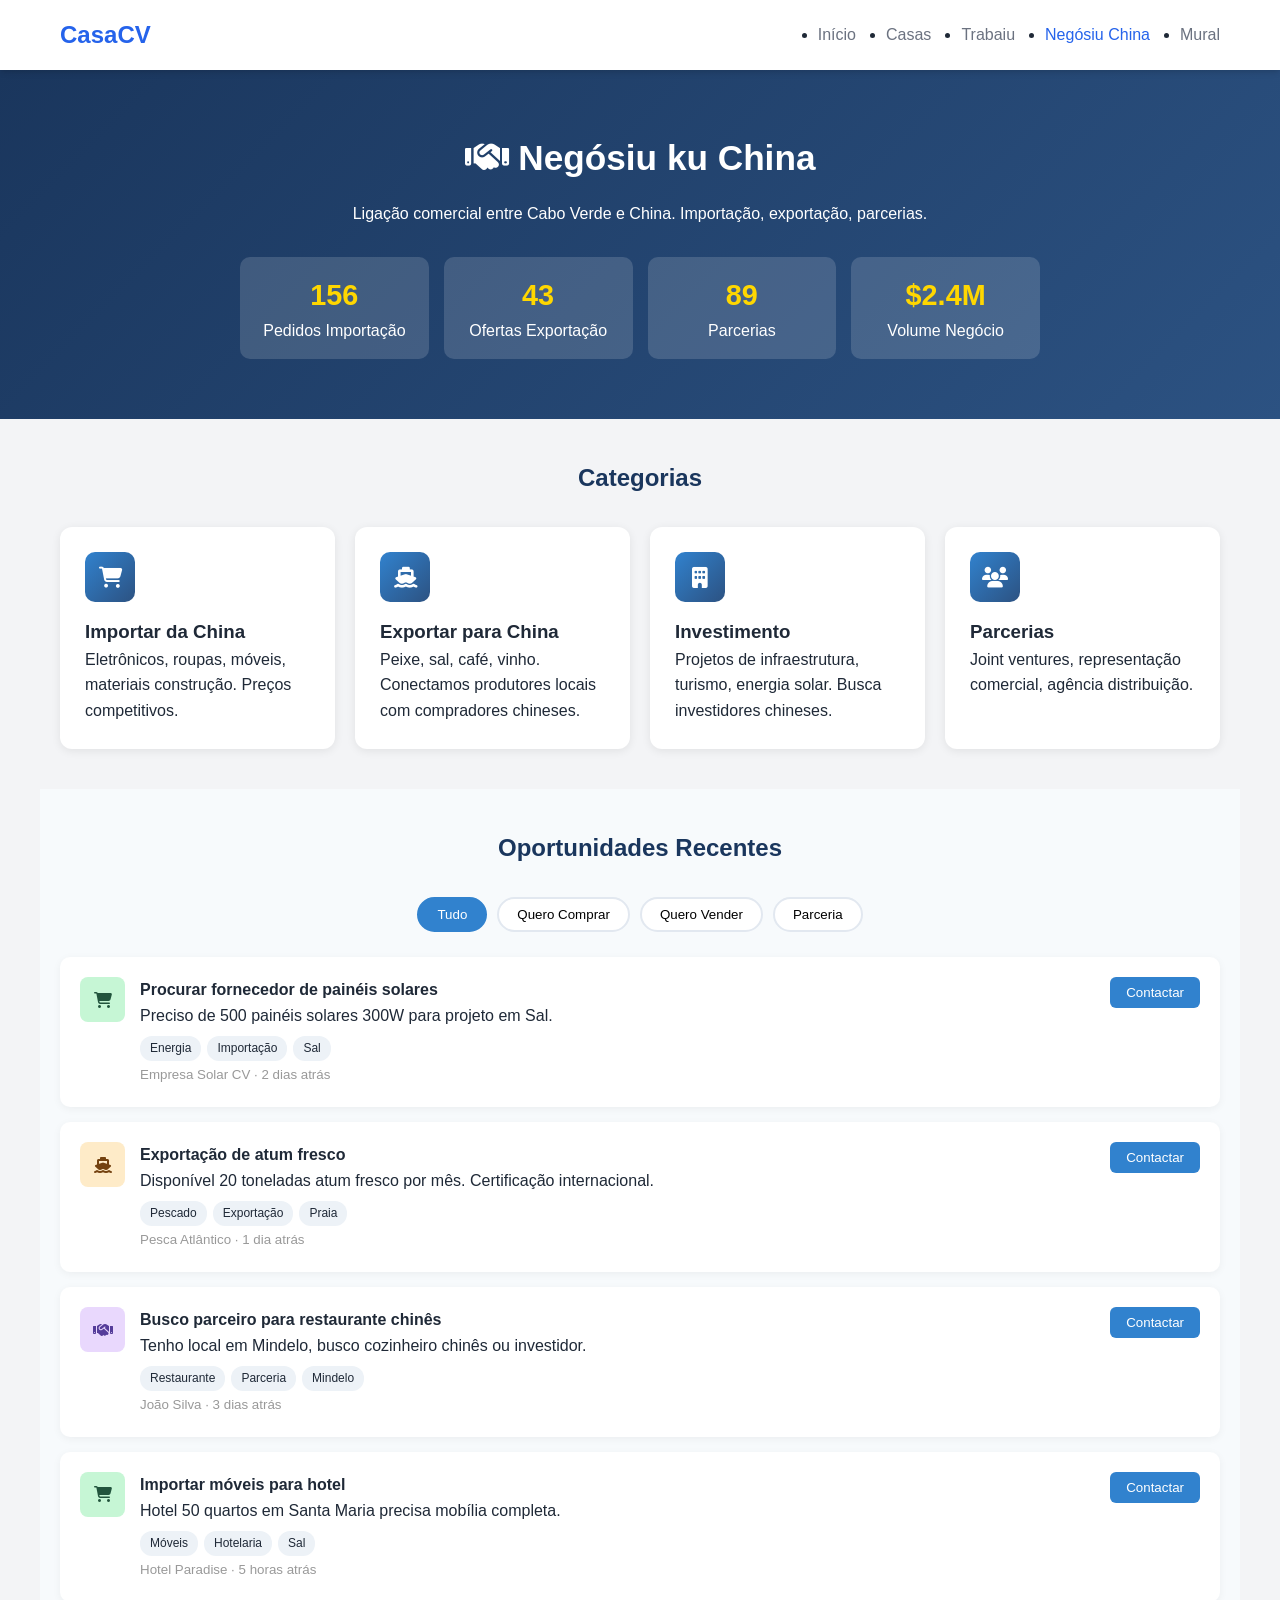
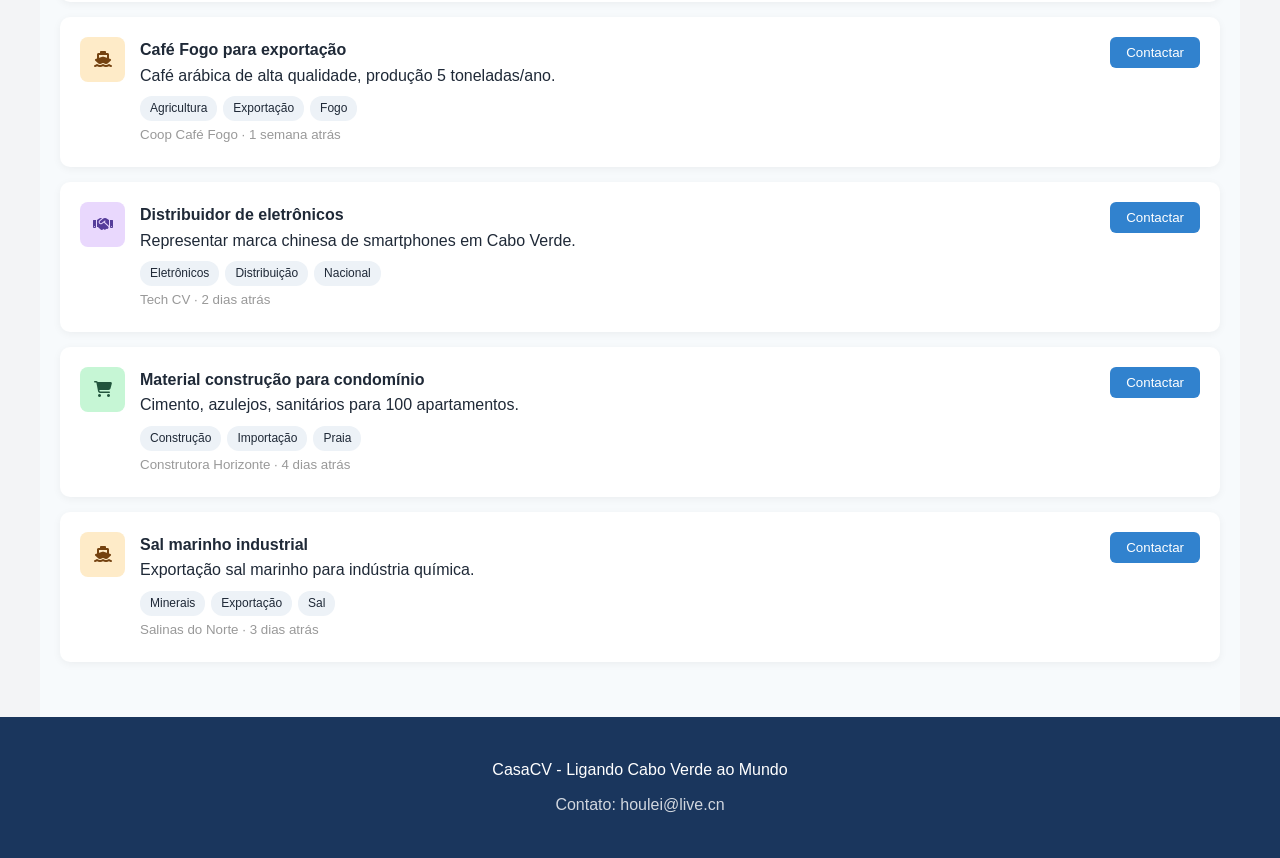
==== china-trade.html @ 879fada4 "Simplify to Kriolu + Chinese only, default to Kriolu; add new sections: China trade, tenders, servic" ====
<!DOCTYPE html>
<html lang="pt">
<head>
    <meta charset="UTF-8">
    <meta name="viewport" content="width=device-width, initial-scale=1.0">
    <title>Negósiu ku China - CasaCV</title>
    <link rel="stylesheet" href="css/style.css">
    <link rel="stylesheet" href="https://cdnjs.cloudflare.com/ajax/libs/font-awesome/6.4.0/css/all.min.css">
    <script async src="https://www.googletagmanager.com/gtag/js?id=G-N52TE42NYM"></script>
    <script>
        window.dataLayer = window.dataLayer || [];
        function gtag(){dataLayer.push(arguments);}
        gtag('js', new Date());
        gtag('config', 'G-N52TE42NYM');
    </script>
    <style>
        .trade-hero { background: linear-gradient(135deg, #1a365d, #2c5282); color: white; padding: 60px 20px; text-align: center; }
        .trade-hero h1 { font-size: 2.2rem; margin-bottom: 15px; }
        .trade-stats { display: grid; grid-template-columns: repeat(4, 1fr); gap: 15px; max-width: 800px; margin: 30px auto 0; }
        .trade-stat { background: rgba(255,255,255,0.15); padding: 15px; border-radius: 10px; }
        .trade-stat-number { font-size: 1.8rem; font-weight: 700; color: #ffd700; }
        .trade-section { padding: 40px 20px; max-width: 1200px; margin: 0 auto; }
        .trade-categories { display: grid; grid-template-columns: repeat(auto-fit, minmax(250px, 1fr)); gap: 20px; }
        .trade-category { background: white; border-radius: 12px; padding: 25px; box-shadow: 0 2px 10px rgba(0,0,0,0.08); }
        .trade-category-icon { width: 50px; height: 50px; background: linear-gradient(135deg, #3182ce, #2c5282); border-radius: 10px; display: flex; align-items: center; justify-content: center; margin-bottom: 15px; }
        .trade-category-icon i { color: white; font-size: 1.3rem; }
        .trade-filters { display: flex; gap: 10px; margin-bottom: 25px; flex-wrap: wrap; justify-content: center; }
        .trade-filter { padding: 8px 18px; border: 2px solid #e2e8f0; border-radius: 20px; background: white; cursor: pointer; }
        .trade-filter.active { background: #3182ce; color: white; border-color: #3182ce; }
        .trade-item { background: white; border-radius: 10px; padding: 20px; margin-bottom: 15px; box-shadow: 0 2px 8px rgba(0,0,0,0.05); display: flex; gap: 15px; align-items: flex-start; }
        .trade-item-type { width: 45px; height: 45px; border-radius: 8px; display: flex; align-items: center; justify-content: center; flex-shrink: 0; }
        .trade-item-type.buy { background: #c6f6d5; color: #22543d; }
        .trade-item-type.sell { background: #feebc8; color: #744210; }
        .trade-item-type.partner { background: #e9d8fd; color: #553c9a; }
        .trade-item-content { flex: 1; }
        .trade-item-tags { display: flex; gap: 6px; flex-wrap: wrap; margin-top: 8px; }
        .trade-item-tag { padding: 3px 10px; background: #edf2f7; border-radius: 12px; font-size: 0.75rem; }
        .btn-contact { padding: 8px 16px; background: #3182ce; color: white; border: none; border-radius: 6px; cursor: pointer; }
    </style>
</head>
<body>
    <nav class="navbar">
        <div class="nav-container">
            <a href="index.html" class="logo">CasaCV</a>
            <ul class="nav-links">
                <li><a href="index.html">Início</a></li>
                <li><a href="listings.html">Casas</a></li>
                <li><a href="jobs.html">Trabaiu</a></li>
                <li><a href="china-trade.html" class="active">Negósiu China</a></li>
                <li><a href="confession-wall.html">Mural</a></li>
            </ul>
        </div>
    </nav>

    <section class="trade-hero">
        <h1><i class="fas fa-handshake"></i> Negósiu ku China</h1>
        <p>Ligação comercial entre Cabo Verde e China. Importação, exportação, parcerias.</p>
        <div class="trade-stats">
            <div class="trade-stat">
                <div class="trade-stat-number" id="importCount">156</div>
                <div>Pedidos Importação</div>
            </div>
            <div class="trade-stat">
                <div class="trade-stat-number" id="exportCount">43</div>
                <div>Ofertas Exportação</div>
            </div>
            <div class="trade-stat">
                <div class="trade-stat-number" id="partnerCount">89</div>
                <div>Parcerias</div>
            </div>
            <div class="trade-stat">
                <div class="trade-stat-number" id="tradeValue">$2.4M</div>
                <div>Volume Negócio</div>
            </div>
        </div>
    </section>

    <section class="trade-section">
        <h2 style="text-align:center;margin-bottom:30px;color:#1a365d;">Categorias</h2>
        <div class="trade-categories">
            <div class="trade-category">
                <div class="trade-category-icon"><i class="fas fa-shopping-cart"></i></div>
                <h3>Importar da China</h3>
                <p>Eletrônicos, roupas, móveis, materiais construção. Preços competitivos.</p>
            </div>
            <div class="trade-category">
                <div class="trade-category-icon"><i class="fas fa-ship"></i></div>
                <h3>Exportar para China</h3>
                <p>Peixe, sal, café, vinho. Conectamos produtores locais com compradores chineses.</p>
            </div>
            <div class="trade-category">
                <div class="trade-category-icon"><i class="fas fa-building"></i></div>
                <h3>Investimento</h3>
                <p>Projetos de infraestrutura, turismo, energia solar. Busca investidores chineses.</p>
            </div>
            <div class="trade-category">
                <div class="trade-category-icon"><i class="fas fa-users"></i></div>
                <h3>Parcerias</h3>
                <p>Joint ventures, representação comercial, agência distribuição.</p>
            </div>
        </div>
    </section>

    <section class="trade-section" style="background:#f7fafc;">
        <h2 style="text-align:center;margin-bottom:30px;color:#1a365d;">Oportunidades Recentes</h2>
        <div class="trade-filters">
            <button class="trade-filter active" data-filter="all">Tudo</button>
            <button class="trade-filter" data-filter="buy">Quero Comprar</button>
            <button class="trade-filter" data-filter="sell">Quero Vender</button>
            <button class="trade-filter" data-filter="partner">Parceria</button>
        </div>
        <div id="tradeListings"></div>
    </section>

    <footer style="background:#1a365d;color:white;padding:40px 20px;text-align:center;">
        <p>CasaCV - Ligando Cabo Verde ao Mundo</p>
        <p style="margin-top:10px;opacity:0.8;">Contato: houlei@live.cn</p>
    </footer>

    <script>
        const tradeData = [
            { type: 'buy', title: 'Procurar fornecedor de painéis solares', desc: 'Preciso de 500 painéis solares 300W para projeto em Sal.', tags: ['Energia', 'Importação', 'Sal'], date: '2 dias atrás', author: 'Empresa Solar CV' },
            { type: 'sell', title: 'Exportação de atum fresco', desc: 'Disponível 20 toneladas atum fresco por mês. Certificação internacional.', tags: ['Pescado', 'Exportação', 'Praia'], date: '1 dia atrás', author: 'Pesca Atlântico' },
            { type: 'partner', title: 'Busco parceiro para restaurante chinês', desc: 'Tenho local em Mindelo, busco cozinheiro chinês ou investidor.', tags: ['Restaurante', 'Parceria', 'Mindelo'], date: '3 dias atrás', author: 'João Silva' },
            { type: 'buy', title: 'Importar móveis para hotel', desc: 'Hotel 50 quartos em Santa Maria precisa mobília completa.', tags: ['Móveis', 'Hotelaria', 'Sal'], date: '5 horas atrás', author: 'Hotel Paradise' },
            { type: 'sell', title: 'Café Fogo para exportação', desc: 'Café arábica de alta qualidade, produção 5 toneladas/ano.', tags: ['Agricultura', 'Exportação', 'Fogo'], date: '1 semana atrás', author: 'Coop Café Fogo' },
            { type: 'partner', title: 'Distribuidor de eletrônicos', desc: 'Representar marca chinesa de smartphones em Cabo Verde.', tags: ['Eletrônicos', 'Distribuição', 'Nacional'], date: '2 dias atrás', author: 'Tech CV' },
            { type: 'buy', title: 'Material construção para condomínio', desc: 'Cimento, azulejos, sanitários para 100 apartamentos.', tags: ['Construção', 'Importação', 'Praia'], date: '4 dias atrás', author: 'Construtora Horizonte' },
            { type: 'sell', title: 'Sal marinho industrial', desc: 'Exportação sal marinho para indústria química.', tags: ['Minerais', 'Exportação', 'Sal'], date: '3 dias atrás', author: 'Salinas do Norte' }
        ];

        function renderTradeItems(filter = 'all') {
            const container = document.getElementById('tradeListings');
            const filtered = filter === 'all' ? tradeData : tradeData.filter(item => item.type === filter);
            
            container.innerHTML = filtered.map(item => `
                <div class="trade-item">
                    <div class="trade-item-type ${item.type}">
                        <i class="fas fa-${item.type === 'buy' ? 'shopping-cart' : item.type === 'sell' ? 'ship' : 'handshake'}"></i>
                    </div>
                    <div class="trade-item-content">
                        <h4>${item.title}</h4>
                        <p>${item.desc}</p>
                        <div class="trade-item-tags">
                            ${item.tags.map(t => `<span class="trade-item-tag">${t}</span>`).join('')}
                        </div>
                        <small style="color:#999;">${item.author} · ${item.date}</small>
                    </div>
                    <button class="btn-contact" onclick="alert('Contato: houlei@live.cn')">Contactar</button>
                </div>
            `).join('');
        }

        document.querySelectorAll('.trade-filter').forEach(btn => {
            btn.addEventListener('click', () => {
                document.querySelectorAll('.trade-filter').forEach(b => b.classList.remove('active'));
                btn.classList.add('active');
                renderTradeItems(btn.dataset.filter);
            });
        });

        renderTradeItems();

        // Animate numbers
        setInterval(() => {
            document.getElementById('importCount').textContent = 156 + Math.floor(Math.random() * 3);
            document.getElementById('exportCount').textContent = 43 + Math.floor(Math.random() * 2);
        }, 5000);
    </script>
</body>
</html>
---- css/style.css ----
/* CasaCV - 佛得角租房平台样式 */

:root {
    --primary: #2563eb;
    --primary-dark: #1d4ed8;
    --primary-light: #dbeafe;
    --secondary: #f59e0b;
    --success: #10b981;
    --danger: #ef4444;
    --dark: #1f2937;
    --gray: #6b7280;
    --gray-light: #9ca3af;
    --gray-lighter: #f3f4f6;
    --white: #ffffff;
    --shadow: 0 4px 6px -1px rgba(0, 0, 0, 0.1), 0 2px 4px -1px rgba(0, 0, 0, 0.06);
    --shadow-lg: 0 20px 25px -5px rgba(0, 0, 0, 0.1), 0 10px 10px -5px rgba(0, 0, 0, 0.04);
    --radius: 8px;
    --radius-lg: 12px;
    --transition: all 0.3s ease;
}

* {
    margin: 0;
    padding: 0;
    box-sizing: border-box;
}

body {
    font-family: 'Inter', -apple-system, BlinkMacSystemFont, 'Segoe UI', sans-serif;
    color: var(--dark);
    line-height: 1.6;
    background-color: var(--gray-lighter);
}

.container {
    max-width: 1200px;
    margin: 0 auto;
    padding: 0 20px;
}

/* 社区统计条 */
.community-stats-bar {
    background: linear-gradient(135deg, #1d4ed8 0%, #2563eb 100%);
    padding: 14px 0;
    color: white;
}
.stats-strip {
    display: flex;
    justify-content: center;
    align-items: center;
    gap: 20px;
    flex-wrap: wrap;
}
.strip-stat {
    display: flex;
    align-items: center;
    gap: 8px;
}
.strip-stat i {
    font-size: 1.1rem;
    opacity: 0.9;
}
.strip-number {
    font-size: 1.3rem;
    font-weight: 700;
    color: #fbbf24;
}
.strip-label {
    font-size: 0.82rem;
    opacity: 0.88;
}
.strip-divider {
    color: rgba(255,255,255,0.3);
    font-size: 1.2rem;
}
@media (max-width: 768px) {
    .strip-divider { display: none; }
    .stats-strip { gap: 14px; justify-content: space-around; }
    .strip-label { display: none; }
}

/* 导航栏 */
.navbar {
    background: var(--white);
    box-shadow: var(--shadow);
    position: sticky;
    top: 0;
    z-index: 1000;
}

.nav-container {
    max-width: 1200px;
    margin: 0 auto;
    padding: 0 20px;
    display: flex;
    align-items: center;
    justify-content: space-between;
    height: 70px;
}

.logo {
    display: flex;
    align-items: center;
    gap: 10px;
    text-decoration: none;
    color: var(--primary);
    font-size: 1.5rem;
    font-weight: 700;
}

.logo i {
    font-size: 1.8rem;
}

.nav-links {
    display: flex;
    align-items: center;
    gap: 30px;
}

.nav-links a {
    text-decoration: none;
    color: var(--gray);
    font-weight: 500;
    transition: var(--transition);
}

.nav-links a:hover,
.nav-links a.active {
    color: var(--primary);
}

.nav-actions {
    display: flex;
    align-items: center;
    gap: 15px;
}

/* 按钮样式 */
.btn-primary {
    background: var(--primary);
    color: var(--white) !important;
    padding: 10px 20px;
    border-radius: var(--radius);
    transition: var(--transition);
}

.btn-primary:hover {
    background: var(--primary-dark);
    transform: translateY(-2px);
}

.btn-outline {
    border: 2px solid var(--primary);
    color: var(--primary);
    padding: 8px 18px;
    border-radius: var(--radius);
    text-decoration: none;
    font-weight: 500;
    transition: var(--transition);
}

.btn-outline:hover {
    background: var(--primary);
    color: var(--white);
}

.btn-large {
    display: inline-block;
    background: var(--white);
    color: var(--primary);
    padding: 15px 40px;
    border-radius: var(--radius-lg);
    text-decoration: none;
    font-weight: 600;
    font-size: 1.1rem;
    transition: var(--transition);
    box-shadow: var(--shadow);
}

.btn-large:hover {
    transform: translateY(-3px);
    box-shadow: var(--shadow-lg);
}

/* 语言切换 */
.language-switcher {
    position: relative;
}

.lang-btn {
    display: flex;
    align-items: center;
    gap: 5px;
    background: none;
    border: none;
    cursor: pointer;
    padding: 8px 12px;
    color: var(--gray);
    font-size: 0.9rem;
}

.lang-dropdown {
    position: absolute;
    top: 100%;
    right: 0;
    background: var(--white);
    border-radius: var(--radius);
    box-shadow: var(--shadow-lg);
    padding: 10px 0;
    min-width: 120px;
    display: none;
}

.lang-dropdown.show {
    display: block;
}

.lang-dropdown a {
    display: block;
    padding: 8px 20px;
    text-decoration: none;
    color: var(--dark);
    transition: var(--transition);
}

.lang-dropdown a:hover {
    background: var(--gray-lighter);
    color: var(--primary);
}

/* 移动端菜单 */
.mobile-menu-btn {
    display: none;
    background: none;
    border: none;
    font-size: 1.5rem;
    color: var(--dark);
    cursor: pointer;
}

.mobile-menu {
    display: none;
    position: absolute;
    top: 70px;
    left: 0;
    right: 0;
    background: var(--white);
    box-shadow: var(--shadow);
    padding: 20px;
    flex-direction: column;
    gap: 15px;
}

.mobile-menu.show {
    display: flex;
}

.mobile-menu a {
    text-decoration: none;
    color: var(--dark);
    padding: 10px 0;
    border-bottom: 1px solid var(--gray-lighter);
}

/* Hero区域 */
.hero {
    background: linear-gradient(135deg, var(--primary) 0%, #1e40af 100%);
    padding: 80px 20px;
    text-align: center;
    color: var(--white);
}

.hero-content {
    max-width: 800px;
    margin: 0 auto;
}

.hero h1 {
    font-size: 3rem;
    font-weight: 700;
    margin-bottom: 20px;
}

.hero p {
    font-size: 1.2rem;
    opacity: 0.9;
    margin-bottom: 40px;
}

/* 搜索框 */
.search-box {
    background: var(--white);
    border-radius: var(--radius-lg);
    padding: 20px;
    display: flex;
    gap: 15px;
    flex-wrap: wrap;
    box-shadow: var(--shadow-lg);
}

.search-input-group {
    flex: 1;
    min-width: 200px;
    display: flex;
    align-items: center;
    background: var(--gray-lighter);
    border-radius: var(--radius);
    padding: 12px 15px;
    gap: 10px;
}

.search-input-group i {
    color: var(--gray-light);
}

.search-input-group input,
.search-input-group select {
    flex: 1;
    border: none;
    background: none;
    outline: none;
    font-size: 1rem;
    color: var(--dark);
}

.search-btn {
    background: var(--secondary);
    color: var(--white);
    border: none;
    padding: 15px 40px;
    border-radius: var(--radius);
    font-size: 1rem;
    font-weight: 600;
    cursor: pointer;
    display: flex;
    align-items: center;
    gap: 10px;
    transition: var(--transition);
}

.search-btn:hover {
    background: #d97706;
    transform: translateY(-2px);
}

/* 热门城市 */
.popular-cities {
    margin-top: 20px;
    font-size: 0.9rem;
    opacity: 0.9;
}

.popular-cities span {
    margin-right: 10px;
}

.popular-cities a {
    color: var(--white);
    text-decoration: none;
    margin: 0 10px;
    padding: 5px 12px;
    background: rgba(255,255,255,0.2);
    border-radius: 20px;
    transition: var(--transition);
}

.popular-cities a:hover {
    background: rgba(255,255,255,0.3);
}

/* 特色服务 */
.features {
    padding: 80px 0;
    background: var(--white);
}

.features h2 {
    text-align: center;
    font-size: 2.2rem;
    margin-bottom: 50px;
    color: var(--dark);
}

.features-grid {
    display: grid;
    grid-template-columns: repeat(auto-fit, minmax(250px, 1fr));
    gap: 30px;
}

.feature-card {
    text-align: center;
    padding: 40px 30px;
    border-radius: var(--radius-lg);
    transition: var(--transition);
}

.feature-card:hover {
    transform: translateY(-5px);
    box-shadow: var(--shadow-lg);
}

.feature-icon {
    width: 70px;
    height: 70px;
    background: var(--primary-light);
    border-radius: 50%;
    display: flex;
    align-items: center;
    justify-content: center;
    margin: 0 auto 20px;
}

.feature-icon i {
    font-size: 1.8rem;
    color: var(--primary);
}

.feature-card h3 {
    font-size: 1.3rem;
    margin-bottom: 10px;
    color: var(--dark);
}

.feature-card p {
    color: var(--gray);
}

/* 精选房源 */
.listings {
    padding: 80px 0;
}

.section-header {
    display: flex;
    justify-content: space-between;
    align-items: center;
    margin-bottom: 40px;
}

.section-header h2 {
    font-size: 2.2rem;
    color: var(--dark);
}

.view-all {
    color: var(--primary);
    text-decoration: none;
    font-weight: 500;
    display: flex;
    align-items: center;
    gap: 5px;
    transition: var(--transition);
}

.view-all:hover {
    gap: 10px;
}

.listings-grid {
    display: grid;
    grid-template-columns: repeat(auto-fill, minmax(300px, 1fr));
    gap: 30px;
}

/* 房源卡片 */
.listing-card {
    background: var(--white);
    border-radius: var(--radius-lg);
    overflow: hidden;
    box-shadow: var(--shadow);
    transition: var(--transition);
}

.listing-card:hover {
    transform: translateY(-5px);
    box-shadow: var(--shadow-lg);
}

.listing-image {
    position: relative;
    height: 200px;
    overflow: hidden;
}

.listing-image img {
    width: 100%;
    height: 100%;
    object-fit: cover;
    transition: var(--transition);
}

.listing-card:hover .listing-image img {
    transform: scale(1.05);
}

.listing-badge {
    position: absolute;
    top: 15px;
    left: 15px;
    background: var(--secondary);
    color: var(--white);
    padding: 5px 12px;
    border-radius: 20px;
    font-size: 0.8rem;
    font-weight: 600;
}

.listing-badge.rent-long {
    background: var(--success);
}

.listing-favorite {
    position: absolute;
    top: 15px;
    right: 15px;
    width: 40px;
    height: 40px;
    background: var(--white);
    border: none;
    border-radius: 50%;
    cursor: pointer;
    display: flex;
    align-items: center;
    justify-content: center;
    transition: var(--transition);
}

.listing-favorite:hover {
    background: var(--danger);
    color: var(--white);
}

.listing-content {
    padding: 20px;
}

.listing-price {
    font-size: 1.4rem;
    font-weight: 700;
    color: var(--primary);
    margin-bottom: 10px;
}

.listing-price span {
    font-size: 0.9rem;
    font-weight: 400;
    color: var(--gray);
}

.listing-title {
    font-size: 1.1rem;
    font-weight: 600;
    color: var(--dark);
    margin-bottom: 10px;
    line-height: 1.4;
}

.listing-location {
    display: flex;
    align-items: center;
    gap: 5px;
    color: var(--gray);
    font-size: 0.9rem;
    margin-bottom: 15px;
}

.listing-features {
    display: flex;
    gap: 15px;
    padding-top: 15px;
    border-top: 1px solid var(--gray-lighter);
}

.listing-features span {
    display: flex;
    align-items: center;
    gap: 5px;
    font-size: 0.9rem;
    color: var(--gray);
}

/* 租房指南 */
.guide {
    padding: 80px 0;
    background: var(--white);
}

.guide h2 {
    text-align: center;
    font-size: 2.2rem;
    margin-bottom: 50px;
}

.guide-grid {
    display: grid;
    grid-template-columns: repeat(auto-fit, minmax(250px, 1fr));
    gap: 30px;
}

.guide-card {
    text-align: center;
    padding: 30px;
}

.guide-number {
    width: 60px;
    height: 60px;
    background: var(--primary);
    color: var(--white);
    border-radius: 50%;
    display: flex;
    align-items: center;
    justify-content: center;
    font-size: 1.5rem;
    font-weight: 700;
    margin: 0 auto 20px;
}

.guide-card h3 {
    font-size: 1.3rem;
    margin-bottom: 10px;
}

.guide-card p {
    color: var(--gray);
}

/* CTA区域 */
.cta {
    padding: 100px 20px;
    background: linear-gradient(135deg, var(--primary) 0%, #1e40af 100%);
    text-align: center;
    color: var(--white);
}

.cta h2 {
    font-size: 2.5rem;
    margin-bottom: 15px;
}

.cta p {
    font-size: 1.2rem;
    opacity: 0.9;
    margin-bottom: 30px;
}

/* 页脚 */
.footer {
    background: var(--dark);
    color: var(--white);
    padding: 60px 0 30px;
}

.footer-grid {
    display: grid;
    grid-template-columns: 2fr 1fr 1fr 1fr;
    gap: 40px;
    margin-bottom: 40px;
}

.footer-brand .logo {
    color: var(--white);
    margin-bottom: 20px;
}

.footer-brand p {
    color: var(--gray-light);
    margin-bottom: 20px;
    line-height: 1.8;
}

.social-links {
    display: flex;
    gap: 15px;
}

.social-links a {
    width: 40px;
    height: 40px;
    background: rgba(255,255,255,0.1);
    border-radius: 50%;
    display: flex;
    align-items: center;
    justify-content: center;
    color: var(--white);
    text-decoration: none;
    transition: var(--transition);
}

.social-links a:hover {
    background: var(--primary);
}

.footer-links h4 {
    font-size: 1.1rem;
    margin-bottom: 20px;
    color: var(--white);
}

.footer-links a {
    display: block;
    color: var(--gray-light);
    text-decoration: none;
    margin-bottom: 12px;
    transition: var(--transition);
}

.footer-links a:hover {
    color: var(--white);
}

.footer-links p {
    color: var(--gray-light);
    margin-bottom: 12px;
    display: flex;
    align-items: center;
    gap: 10px;
}

.footer-bottom {
    text-align: center;
    padding-top: 30px;
    border-top: 1px solid rgba(255,255,255,0.1);
    color: var(--gray-light);
}

/* 响应式设计 */
@media (max-width: 992px) {
    .nav-links {
        display: none;
    }
    
    .mobile-menu-btn {
        display: block;
    }
    
    .hero h1 {
        font-size: 2.2rem;
    }
    
    .footer-grid {
        grid-template-columns: 1fr 1fr;
    }
}

@media (max-width: 768px) {
    .search-box {
        flex-direction: column;
    }
    
    .search-input-group {
        min-width: 100%;
    }
    
    .search-btn {
        width: 100%;
        justify-content: center;
    }
    
    .hero h1 {
        font-size: 1.8rem;
    }
    
    .section-header {
        flex-direction: column;
        gap: 15px;
        text-align: center;
    }
    
    .footer-grid {
        grid-template-columns: 1fr;
        text-align: center;
    }
    
    .social-links {
        justify-content: center;
    }
}

/* 房源列表页面样式 */
.page-header {
    background: linear-gradient(135deg, var(--primary) 0%, #1e40af 100%);
    padding: 60px 20px;
    text-align: center;
    color: var(--white);
}

.page-header h1 {
    font-size: 2.5rem;
    margin-bottom: 10px;
}

.page-header p {
    opacity: 0.9;
}

.filter-bar {
    background: var(--white);
    padding: 20px 0;
    box-shadow: var(--shadow);
    margin-bottom: 30px;
}

.filter-container {
    max-width: 1200px;
    margin: 0 auto;
    padding: 0 20px;
    display: flex;
    gap: 20px;
    flex-wrap: wrap;
    align-items: center;
}

.filter-group {
    display: flex;
    align-items: center;
    gap: 10px;
}

.filter-group label {
    font-weight: 500;
    color: var(--gray);
}

.filter-group select {
    padding: 10px 15px;
    border: 1px solid #e5e7eb;
    border-radius: var(--radius);
    background: var(--white);
    min-width: 150px;
}

/* 发布房源页面 */
.publish-section {
    padding: 60px 0;
}

.form-container {
    max-width: 800px;
    margin: 0 auto;
    background: var(--white);
    padding: 40px;
    border-radius: var(--radius-lg);
    box-shadow: var(--shadow);
}

.form-container h2 {
    text-align: center;
    margin-bottom: 30px;
    color: var(--dark);
}

.form-group {
    margin-bottom: 25px;
}

.form-group label {
    display: block;
    margin-bottom: 8px;
    font-weight: 500;
    color: var(--dark);
}

.form-group label .required {
    color: var(--danger);
}

.form-group input,
.form-group select,
.form-group textarea {
    width: 100%;
    padding: 12px 15px;
    border: 1px solid #e5e7eb;
    border-radius: var(--radius);
    font-size: 1rem;
    transition: var(--transition);
}

.form-group input:focus,
.form-group select:focus,
.form-group textarea:focus {
    outline: none;
    border-color: var(--primary);
    box-shadow: 0 0 0 3px var(--primary-light);
}

.form-group textarea {
    min-height: 120px;
    resize: vertical;
}

.form-row {
    display: grid;
    grid-template-columns: 1fr 1fr;
    gap: 20px;
}

.image-upload {
    border: 2px dashed #e5e7eb;
    border-radius: var(--radius);
    padding: 40px;
    text-align: center;
    cursor: pointer;
    transition: var(--transition);
}

.image-upload:hover {
    border-color: var(--primary);
    background: var(--primary-light);
}

.image-upload i {
    font-size: 3rem;
    color: var(--gray-light);
    margin-bottom: 15px;
}

.submit-btn {
    width: 100%;
    background: var(--primary);
    color: var(--white);
    border: none;
    padding: 15px;
    border-radius: var(--radius);
    font-size: 1.1rem;
    font-weight: 600;
    cursor: pointer;
    transition: var(--transition);
}

.submit-btn:hover {
    background: var(--primary-dark);
}

@media (max-width: 768px) {
    .form-row {
        grid-template-columns: 1fr;
    }
    
    .form-container {
        padding: 25px;
    }
}
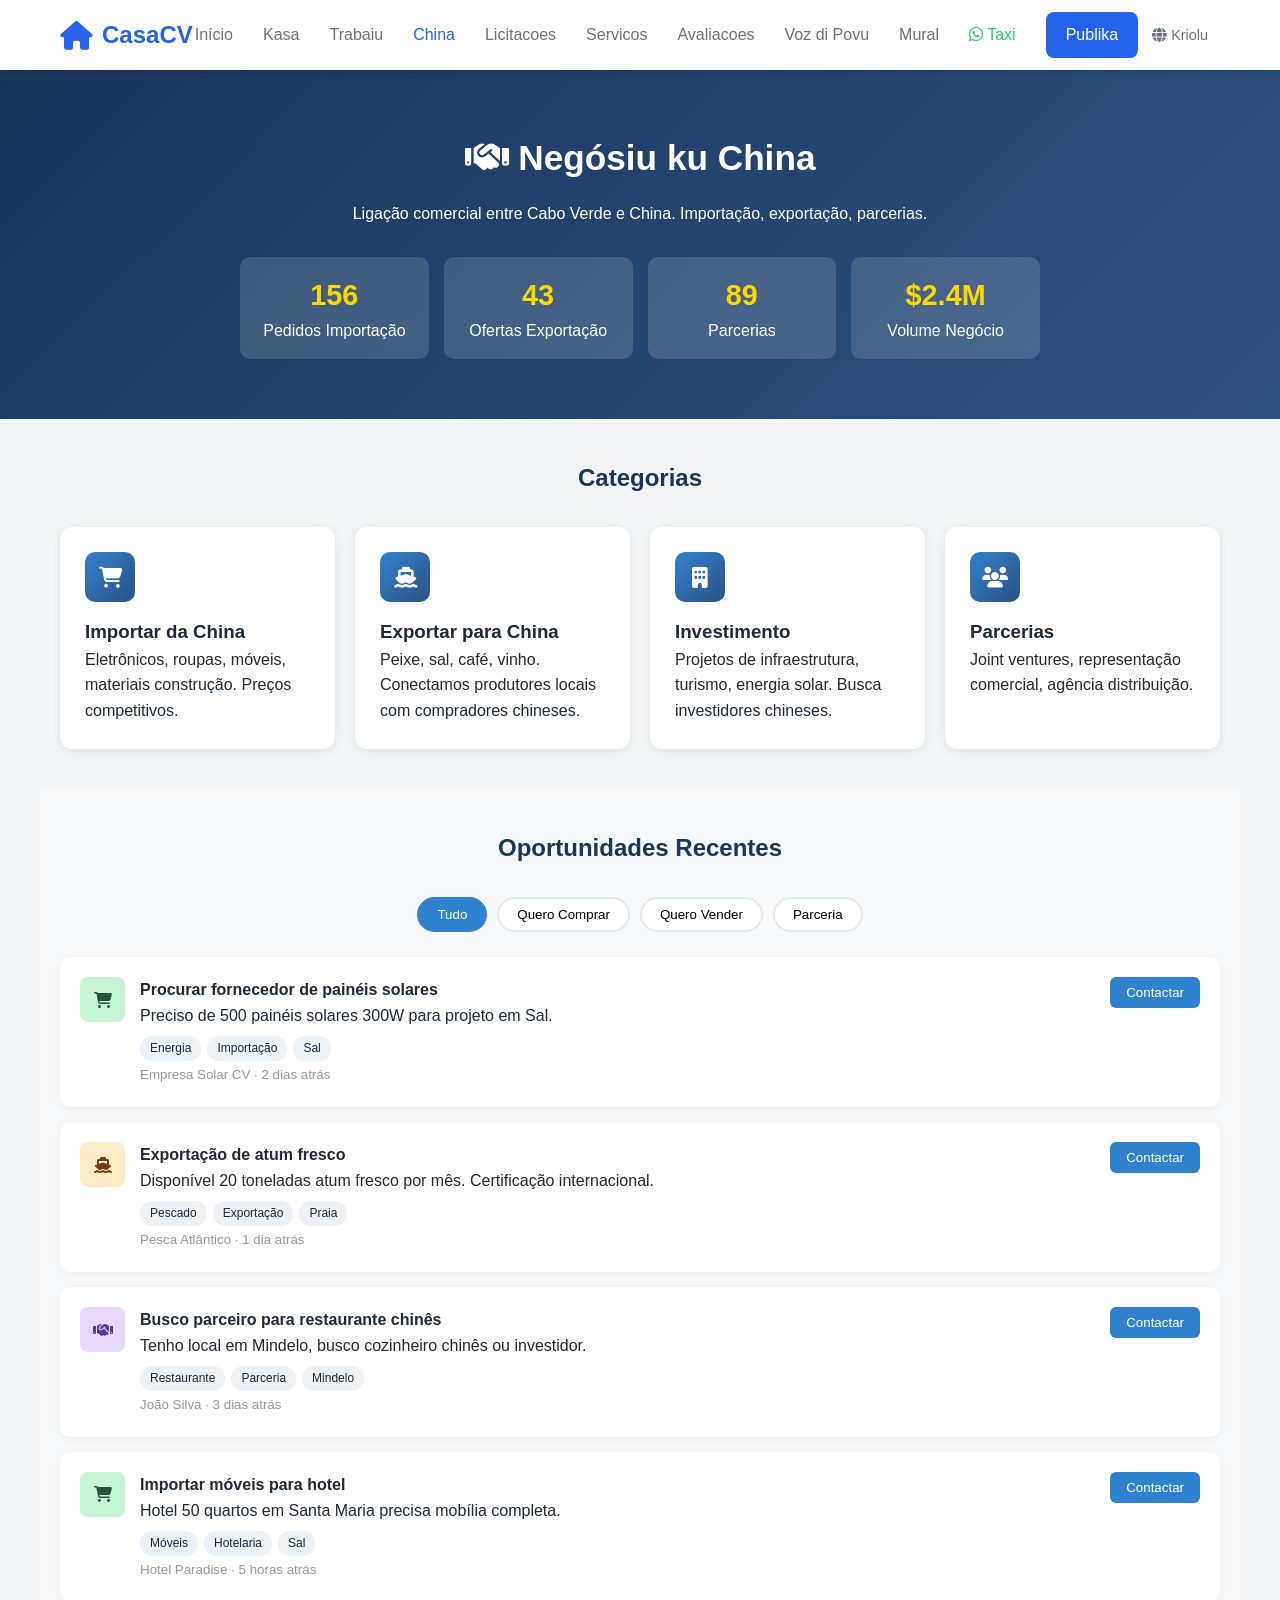
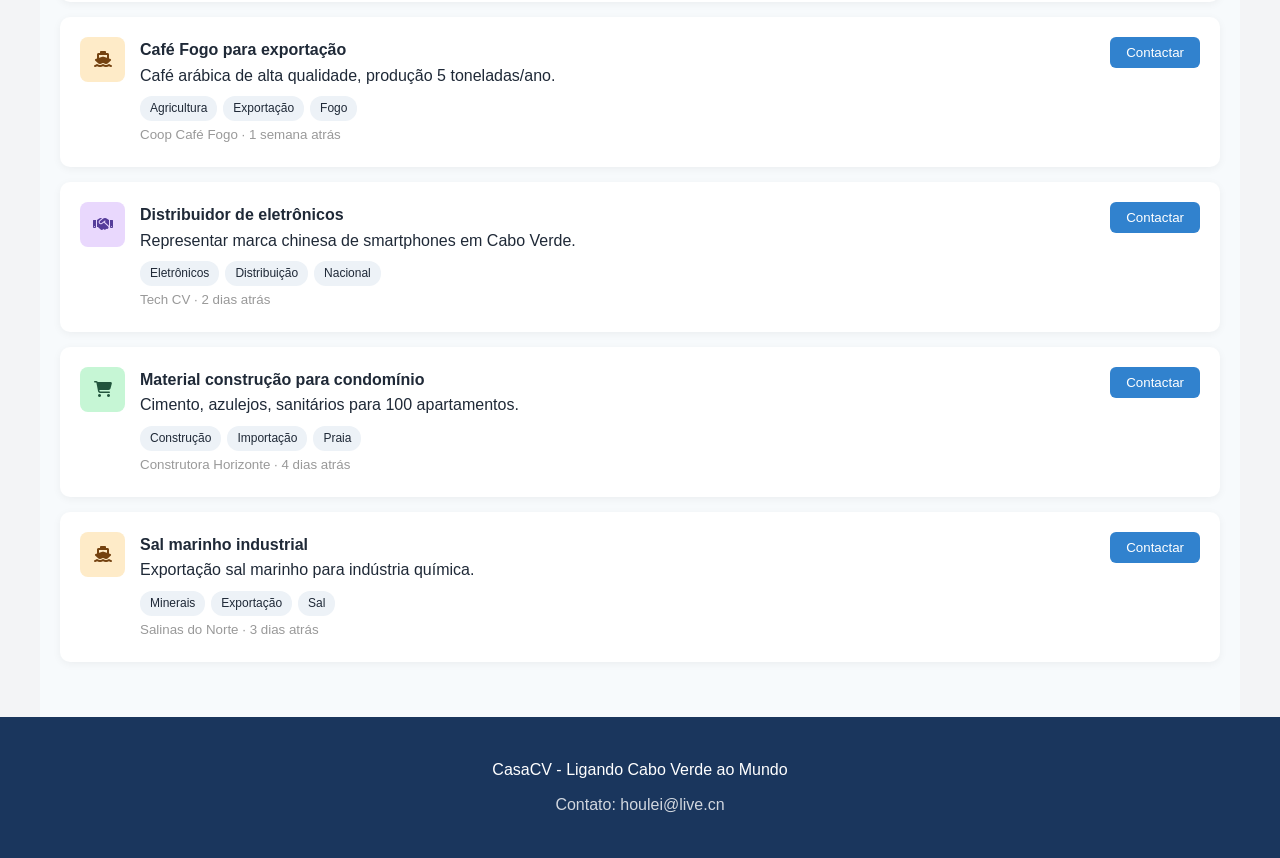
==== commit 31e12cc7: "Unify UI across all pages - consistent navigation, language switcher, mobile menu" ====
--- a/china-trade.html
+++ b/china-trade.html
@@ -39,18 +39,58 @@
     </style>
 </head>
 <body>
+    <!-- 导航栏 -->
     <nav class="navbar">
         <div class="nav-container">
-            <a href="index.html" class="logo">CasaCV</a>
-            <ul class="nav-links">
-                <li><a href="index.html">Início</a></li>
-                <li><a href="listings.html">Casas</a></li>
-                <li><a href="jobs.html">Trabaiu</a></li>
-                <li><a href="china-trade.html" class="active">Negósiu China</a></li>
-                <li><a href="confession-wall.html">Mural</a></li>
-            </ul>
+            <a href="index.html" class="logo">
+                <i class="fas fa-home"></i>
+                <span>CasaCV</span>
+            </a>
+            <div class="nav-links" id="navLinks">
+                <a href="index.html" data-i18n="nav_home">Início</a>
+                <a href="listings.html" data-i18n="nav_listings">Kasa</a>
+                <a href="jobs.html" data-i18n="nav_jobs">Trabaiu</a>
+                <a href="china-trade.html" class="active" data-i18n="nav_china">China</a>
+                <a href="tenders.html" data-i18n="nav_tenders">Licitacoes</a>
+                <a href="services.html" data-i18n="nav_services">Servicos</a>
+                <a href="reviews.html" data-i18n="nav_reviews">Avaliacoes</a>
+                <a href="complaints.html" data-i18n="nav_complaints">Voz di Povu</a>
+                <a href="confession-wall.html" data-i18n="nav_confession">Mural</a>
+                <a href="taxi-group.html" data-i18n="nav_taxi" style="color:#25d366;"><i class="fab fa-whatsapp"></i> Taxi</a>
+                <a href="publish.html" class="btn-primary" data-i18n="nav_publish">Publika</a>
+            </div>
+            <div class="nav-actions">
+                <div class="language-switcher">
+                    <button class="lang-btn" onclick="toggleLang()">
+                        <i class="fas fa-globe"></i>
+                        <span id="current-lang">Kriolu</span>
+                    </button>
+                    <div class="lang-dropdown" id="lang-dropdown">
+                        <a href="#" onclick="setLanguage('ke')">Kriolu</a>
+                        <a href="#" onclick="setLanguage('zh')">中文</a>
+                    </div>
+                </div>
+            </div>
+            <button class="mobile-menu-btn" onclick="toggleMobileMenu()">
+                <i class="fas fa-bars"></i>
+            </button>
         </div>
     </nav>
+
+    <!-- 移动端菜单 -->
+    <div class="mobile-menu" id="mobile-menu">
+        <a href="index.html" data-i18n="nav_home">Início</a>
+        <a href="listings.html" data-i18n="nav_listings">Kasa</a>
+        <a href="jobs.html" data-i18n="nav_jobs">Trabaiu</a>
+        <a href="china-trade.html" class="active" data-i18n="nav_china">China</a>
+        <a href="tenders.html" data-i18n="nav_tenders">Licitacoes</a>
+        <a href="services.html" data-i18n="nav_services">Servicos</a>
+        <a href="reviews.html" data-i18n="nav_reviews">Avaliacoes</a>
+        <a href="complaints.html" data-i18n="nav_complaints">Voz di Povu</a>
+        <a href="confession-wall.html" data-i18n="nav_confession">Mural</a>
+        <a href="taxi-group.html" data-i18n="nav_taxi">Taxi</a>
+        <a href="publish.html" data-i18n="nav_publish">Publika</a>
+    </div>
 
     <section class="trade-hero">
         <h1><i class="fas fa-handshake"></i> Negósiu ku China</h1>
--- a/css/style.css
+++ b/css/style.css
@@ -130,6 +130,53 @@
     color: var(--primary);
 }
 
+/* 移动端菜单按钮 */
+.mobile-menu-btn {
+    display: none;
+    background: none;
+    border: none;
+    font-size: 1.5rem;
+    color: var(--gray);
+    cursor: pointer;
+    padding: 8px;
+}
+
+@media (max-width: 1024px) {
+    .mobile-menu-btn {
+        display: block;
+    }
+    
+    .nav-links {
+        position: fixed;
+        top: 70px;
+        left: 0;
+        right: 0;
+        background: var(--white);
+        flex-direction: column;
+        padding: 20px;
+        gap: 15px;
+        box-shadow: var(--shadow);
+        transform: translateY(-150%);
+        transition: transform 0.3s ease;
+        z-index: 999;
+    }
+    
+    .nav-links.show {
+        transform: translateY(0);
+    }
+    
+    .nav-links a {
+        padding: 10px 0;
+        border-bottom: 1px solid var(--gray-lighter);
+        width: 100%;
+    }
+    
+    .nav-links .btn-primary {
+        text-align: center;
+        margin-top: 10px;
+    }
+}
+
 .nav-actions {
     display: flex;
     align-items: center;
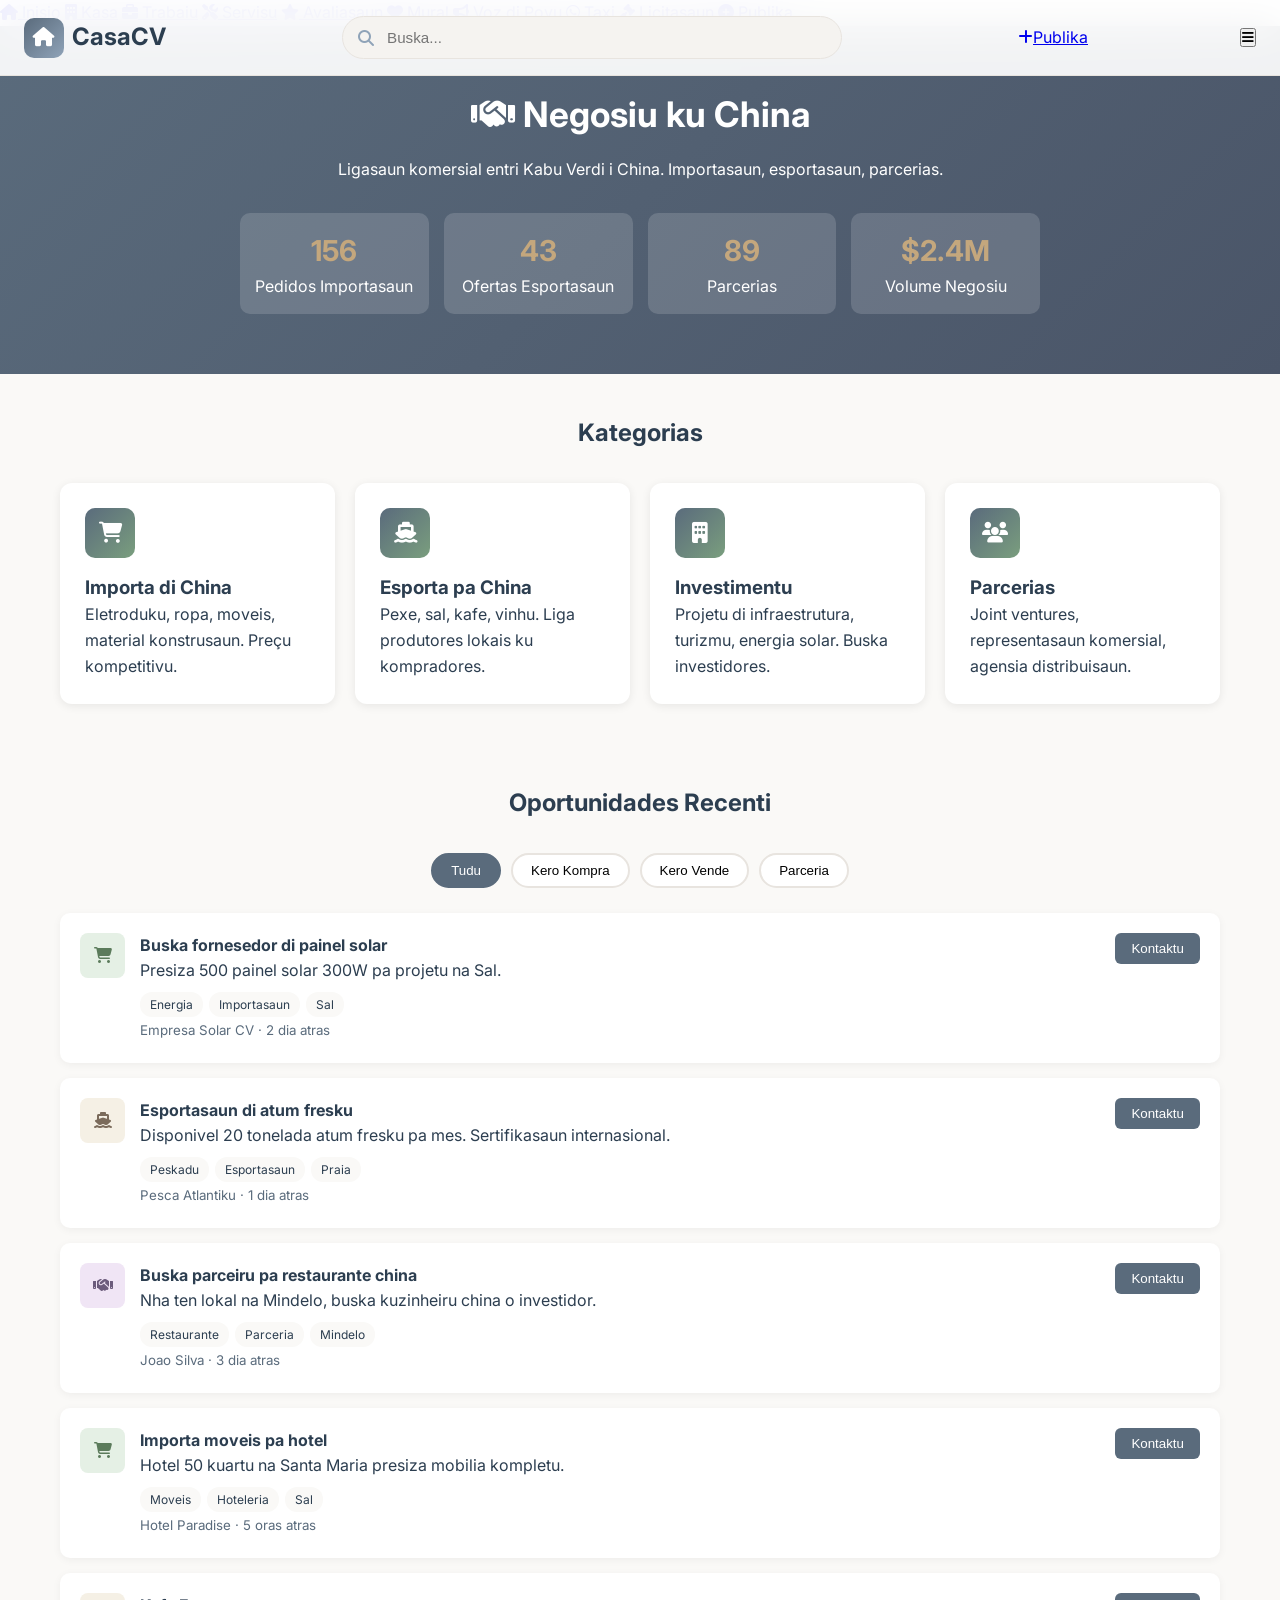
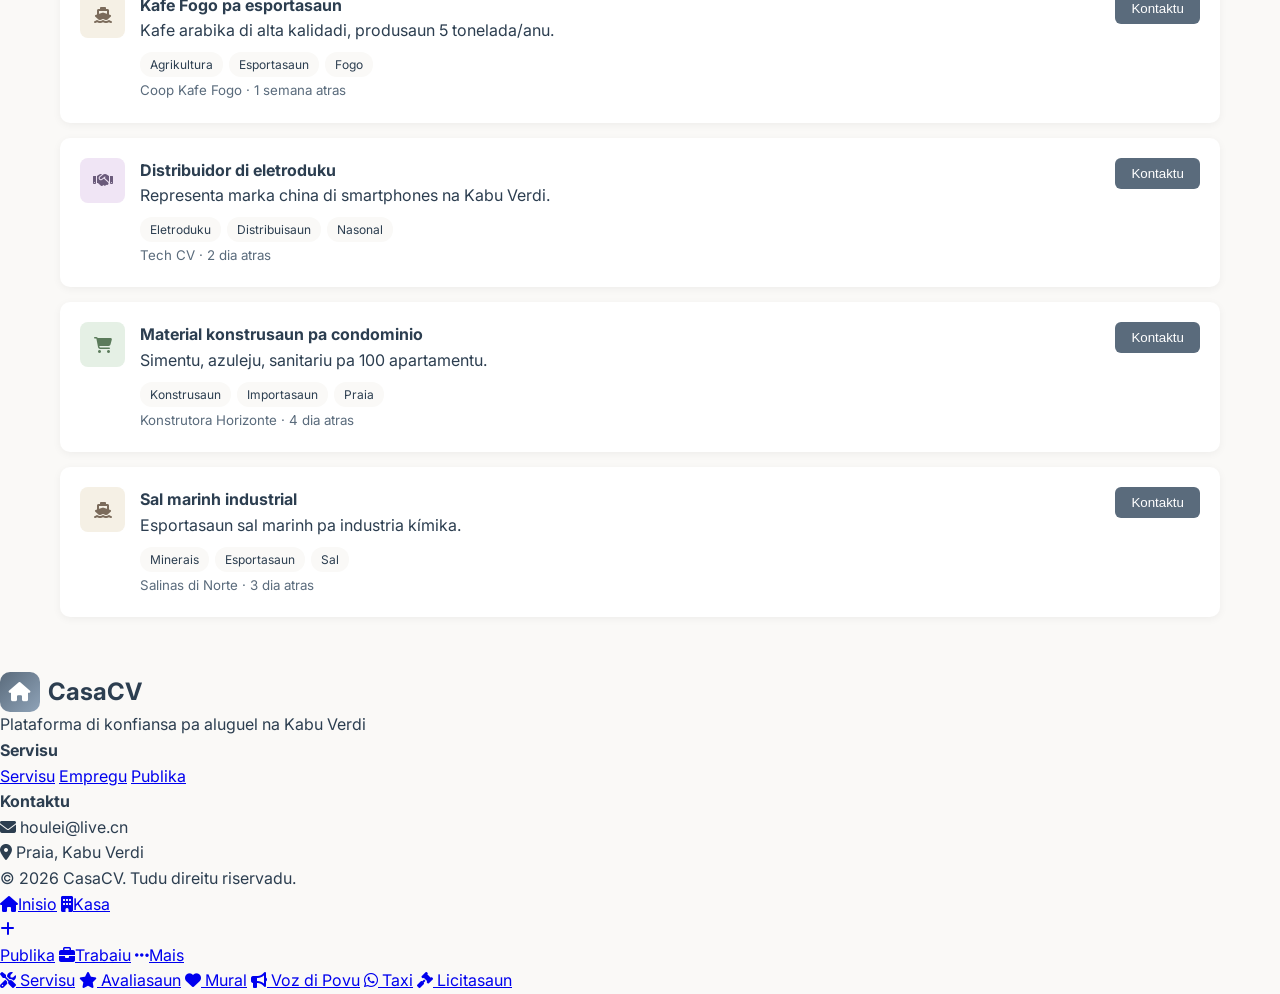
==== commit cacc0d14: "统一所有页面为 Kriolu 语言，更新为北欧冷淡风格" ====
--- a/china-trade.html
+++ b/china-trade.html
@@ -1,10 +1,12 @@
 <!DOCTYPE html>
-<html lang="pt">
+<html lang="ke">
 <head>
     <meta charset="UTF-8">
     <meta name="viewport" content="width=device-width, initial-scale=1.0">
-    <title>Negósiu ku China - CasaCV</title>
-    <link rel="stylesheet" href="css/style.css">
+    <title>Negosiu ku China - CasaCV</title>
+    <meta name="description" content="Ligasaun komersial entri Kabu Verdi i China. Importasaun, esportasaun, parcerias.">
+    <link rel="stylesheet" href="css/modern-style.css">
+    <link href="https://fonts.googleapis.com/css2?family=Inter:wght@400;500;600;700&display=swap" rel="stylesheet">
     <link rel="stylesheet" href="https://cdnjs.cloudflare.com/ajax/libs/font-awesome/6.4.0/css/all.min.css">
     <script async src="https://www.googletagmanager.com/gtag/js?id=G-N52TE42NYM"></script>
     <script>
@@ -14,159 +16,179 @@
         gtag('config', 'G-N52TE42NYM');
     </script>
     <style>
-        .trade-hero { background: linear-gradient(135deg, #1a365d, #2c5282); color: white; padding: 60px 20px; text-align: center; }
-        .trade-hero h1 { font-size: 2.2rem; margin-bottom: 15px; }
-        .trade-stats { display: grid; grid-template-columns: repeat(4, 1fr); gap: 15px; max-width: 800px; margin: 30px auto 0; }
-        .trade-stat { background: rgba(255,255,255,0.15); padding: 15px; border-radius: 10px; }
-        .trade-stat-number { font-size: 1.8rem; font-weight: 700; color: #ffd700; }
-        .trade-section { padding: 40px 20px; max-width: 1200px; margin: 0 auto; }
-        .trade-categories { display: grid; grid-template-columns: repeat(auto-fit, minmax(250px, 1fr)); gap: 20px; }
-        .trade-category { background: white; border-radius: 12px; padding: 25px; box-shadow: 0 2px 10px rgba(0,0,0,0.08); }
-        .trade-category-icon { width: 50px; height: 50px; background: linear-gradient(135deg, #3182ce, #2c5282); border-radius: 10px; display: flex; align-items: center; justify-content: center; margin-bottom: 15px; }
-        .trade-category-icon i { color: white; font-size: 1.3rem; }
-        .trade-filters { display: flex; gap: 10px; margin-bottom: 25px; flex-wrap: wrap; justify-content: center; }
-        .trade-filter { padding: 8px 18px; border: 2px solid #e2e8f0; border-radius: 20px; background: white; cursor: pointer; }
-        .trade-filter.active { background: #3182ce; color: white; border-color: #3182ce; }
-        .trade-item { background: white; border-radius: 10px; padding: 20px; margin-bottom: 15px; box-shadow: 0 2px 8px rgba(0,0,0,0.05); display: flex; gap: 15px; align-items: flex-start; }
-        .trade-item-type { width: 45px; height: 45px; border-radius: 8px; display: flex; align-items: center; justify-content: center; flex-shrink: 0; }
-        .trade-item-type.buy { background: #c6f6d5; color: #22543d; }
-        .trade-item-type.sell { background: #feebc8; color: #744210; }
-        .trade-item-type.partner { background: #e9d8fd; color: #553c9a; }
-        .trade-item-content { flex: 1; }
-        .trade-item-tags { display: flex; gap: 6px; flex-wrap: wrap; margin-top: 8px; }
-        .trade-item-tag { padding: 3px 10px; background: #edf2f7; border-radius: 12px; font-size: 0.75rem; }
-        .btn-contact { padding: 8px 16px; background: #3182ce; color: white; border: none; border-radius: 6px; cursor: pointer; }
+        .trade-hero-modern { background: linear-gradient(135deg, #5a6b7c, #4a5568); color: white; padding: 60px 20px; text-align: center; }
+        .trade-hero-modern h1 { font-size: 2.2rem; margin-bottom: 15px; }
+        .trade-stats-modern { display: grid; grid-template-columns: repeat(4, 1fr); gap: 15px; max-width: 800px; margin: 30px auto 0; }
+        .trade-stat-modern { background: rgba(255,255,255,0.15); padding: 15px; border-radius: 10px; }
+        .trade-stat-number-modern { font-size: 1.8rem; font-weight: 700; color: #c4a77d; }
+        .trade-section-modern { padding: 40px 20px; max-width: 1200px; margin: 0 auto; }
+        .trade-categories-modern { display: grid; grid-template-columns: repeat(auto-fit, minmax(250px, 1fr)); gap: 20px; }
+        .trade-category-modern { background: white; border-radius: 12px; padding: 25px; box-shadow: 0 2px 10px rgba(0,0,0,0.08); }
+        .trade-category-icon-modern { width: 50px; height: 50px; background: linear-gradient(135deg, #5a6b7c, #7a9e7e); border-radius: 10px; display: flex; align-items: center; justify-content: center; margin-bottom: 15px; }
+        .trade-category-icon-modern i { color: white; font-size: 1.3rem; }
+        .trade-filters-modern { display: flex; gap: 10px; margin-bottom: 25px; flex-wrap: wrap; justify-content: center; }
+        .trade-filter-modern { padding: 8px 18px; border: 2px solid #e8e4df; border-radius: 20px; background: white; cursor: pointer; }
+        .trade-filter-modern.active { background: #5a6b7c; color: white; border-color: #5a6b7c; }
+        .trade-item-modern { background: white; border-radius: 10px; padding: 20px; margin-bottom: 15px; box-shadow: 0 2px 8px rgba(0,0,0,0.05); display: flex; gap: 15px; align-items: flex-start; }
+        .trade-item-type-modern { width: 45px; height: 45px; border-radius: 8px; display: flex; align-items: center; justify-content: center; flex-shrink: 0; }
+        .trade-item-type-modern.buy { background: #e5f0e5; color: #5b7b5b; }
+        .trade-item-type-modern.sell { background: #f5f0e5; color: #7b6b5b; }
+        .trade-item-type-modern.partner { background: #f0e5f5; color: #6b5b7b; }
+        .trade-item-content-modern { flex: 1; }
+        .trade-item-tags-modern { display: flex; gap: 6px; flex-wrap: wrap; margin-top: 8px; }
+        .trade-item-tag-modern { padding: 3px 10px; background: #faf9f7; border-radius: 12px; font-size: 0.75rem; }
+        .btn-contact-modern { padding: 8px 16px; background: #5a6b7c; color: white; border: none; border-radius: 6px; cursor: pointer; }
     </style>
 </head>
 <body>
-    <!-- 导航栏 -->
-    <nav class="navbar">
-        <div class="nav-container">
-            <a href="index.html" class="logo">
-                <i class="fas fa-home"></i>
-                <span>CasaCV</span>
-            </a>
-            <div class="nav-links" id="navLinks">
-                <a href="index.html" data-i18n="nav_home">Início</a>
-                <a href="listings.html" data-i18n="nav_listings">Kasa</a>
-                <a href="jobs.html" data-i18n="nav_jobs">Trabaiu</a>
-                <a href="china-trade.html" class="active" data-i18n="nav_china">China</a>
-                <a href="tenders.html" data-i18n="nav_tenders">Licitacoes</a>
-                <a href="services.html" data-i18n="nav_services">Servicos</a>
-                <a href="reviews.html" data-i18n="nav_reviews">Avaliacoes</a>
-                <a href="complaints.html" data-i18n="nav_complaints">Voz di Povu</a>
-                <a href="confession-wall.html" data-i18n="nav_confession">Mural</a>
-                <a href="taxi-group.html" data-i18n="nav_taxi" style="color:#25d366;"><i class="fab fa-whatsapp"></i> Taxi</a>
-                <a href="publish.html" class="btn-primary" data-i18n="nav_publish">Publika</a>
-            </div>
-            <div class="nav-actions">
-                <div class="language-switcher">
-                    <button class="lang-btn" onclick="toggleLang()">
-                        <i class="fas fa-globe"></i>
-                        <span id="current-lang">Kriolu</span>
-                    </button>
-                    <div class="lang-dropdown" id="lang-dropdown">
-                        <a href="#" onclick="setLanguage('ke')">Kriolu</a>
-                        <a href="#" onclick="setLanguage('zh')">中文</a>
-                    </div>
-                </div>
-            </div>
-            <button class="mobile-menu-btn" onclick="toggleMobileMenu()">
-                <i class="fas fa-bars"></i>
-            </button>
+    <!-- 顶部导航 -->
+    <nav class="navbar-modern">
+        <div class="nav-container-modern">
+            <a href="index.html" class="logo-modern"><i class="fas fa-home"></i><span>CasaCV</span></a>
+            <div class="search-bar-modern">
+                <i class="fas fa-search"></i>
+                <input type="text" placeholder="Buska..." id="search-input">
+            </div>
+            <div class="nav-actions-modern">
+                <a href="publish.html" class="btn-publish-nav"><i class="fas fa-plus"></i><span>Publika</span></a>
+            </div>
+            <button class="mobile-menu-btn-modern" id="mobile-menu-btn"><i class="fas fa-bars"></i></button>
         </div>
     </nav>
 
     <!-- 移动端菜单 -->
-    <div class="mobile-menu" id="mobile-menu">
-        <a href="index.html" data-i18n="nav_home">Início</a>
-        <a href="listings.html" data-i18n="nav_listings">Kasa</a>
-        <a href="jobs.html" data-i18n="nav_jobs">Trabaiu</a>
-        <a href="china-trade.html" class="active" data-i18n="nav_china">China</a>
-        <a href="tenders.html" data-i18n="nav_tenders">Licitacoes</a>
-        <a href="services.html" data-i18n="nav_services">Servicos</a>
-        <a href="reviews.html" data-i18n="nav_reviews">Avaliacoes</a>
-        <a href="complaints.html" data-i18n="nav_complaints">Voz di Povu</a>
-        <a href="confession-wall.html" data-i18n="nav_confession">Mural</a>
-        <a href="taxi-group.html" data-i18n="nav_taxi">Taxi</a>
-        <a href="publish.html" data-i18n="nav_publish">Publika</a>
+    <div class="mobile-menu-modern" id="mobile-menu">
+        <a href="index.html"><i class="fas fa-home"></i> Inisio</a>
+        <a href="listings.html"><i class="fas fa-building"></i> Kasa</a>
+        <a href="jobs.html"><i class="fas fa-briefcase"></i> Trabaiu</a>
+        <a href="services.html"><i class="fas fa-tools"></i> Servisu</a>
+        <a href="reviews.html"><i class="fas fa-star"></i> Avaliasaun</a>
+        <a href="confession-wall.html"><i class="fas fa-heart"></i> Mural</a>
+        <a href="complaints.html"><i class="fas fa-bullhorn"></i> Voz di Povu</a>
+        <a href="taxi-group.html"><i class="fab fa-whatsapp"></i> Taxi</a>
+        <a href="tenders.html"><i class="fas fa-gavel"></i> Licitasaun</a>
+        <a href="publish.html"><i class="fas fa-plus-circle"></i> Publika</a>
     </div>
 
-    <section class="trade-hero">
-        <h1><i class="fas fa-handshake"></i> Negósiu ku China</h1>
-        <p>Ligação comercial entre Cabo Verde e China. Importação, exportação, parcerias.</p>
-        <div class="trade-stats">
-            <div class="trade-stat">
-                <div class="trade-stat-number" id="importCount">156</div>
-                <div>Pedidos Importação</div>
-            </div>
-            <div class="trade-stat">
-                <div class="trade-stat-number" id="exportCount">43</div>
-                <div>Ofertas Exportação</div>
-            </div>
-            <div class="trade-stat">
-                <div class="trade-stat-number" id="partnerCount">89</div>
+    <section class="trade-hero-modern">
+        <h1><i class="fas fa-handshake"></i> Negosiu ku China</h1>
+        <p>Ligasaun komersial entri Kabu Verdi i China. Importasaun, esportasaun, parcerias.</p>
+        <div class="trade-stats-modern">
+            <div class="trade-stat-modern">
+                <div class="trade-stat-number-modern" id="importCount">156</div>
+                <div>Pedidos Importasaun</div>
+            </div>
+            <div class="trade-stat-modern">
+                <div class="trade-stat-number-modern" id="exportCount">43</div>
+                <div>Ofertas Esportasaun</div>
+            </div>
+            <div class="trade-stat-modern">
+                <div class="trade-stat-number-modern" id="partnerCount">89</div>
                 <div>Parcerias</div>
             </div>
-            <div class="trade-stat">
-                <div class="trade-stat-number" id="tradeValue">$2.4M</div>
-                <div>Volume Negócio</div>
+            <div class="trade-stat-modern">
+                <div class="trade-stat-number-modern" id="tradeValue">$2.4M</div>
+                <div>Volume Negosiu</div>
             </div>
         </div>
     </section>
 
-    <section class="trade-section">
-        <h2 style="text-align:center;margin-bottom:30px;color:#1a365d;">Categorias</h2>
-        <div class="trade-categories">
-            <div class="trade-category">
-                <div class="trade-category-icon"><i class="fas fa-shopping-cart"></i></div>
-                <h3>Importar da China</h3>
-                <p>Eletrônicos, roupas, móveis, materiais construção. Preços competitivos.</p>
-            </div>
-            <div class="trade-category">
-                <div class="trade-category-icon"><i class="fas fa-ship"></i></div>
-                <h3>Exportar para China</h3>
-                <p>Peixe, sal, café, vinho. Conectamos produtores locais com compradores chineses.</p>
-            </div>
-            <div class="trade-category">
-                <div class="trade-category-icon"><i class="fas fa-building"></i></div>
-                <h3>Investimento</h3>
-                <p>Projetos de infraestrutura, turismo, energia solar. Busca investidores chineses.</p>
-            </div>
-            <div class="trade-category">
-                <div class="trade-category-icon"><i class="fas fa-users"></i></div>
+    <section class="trade-section-modern">
+        <h2 style="text-align:center;margin-bottom:30px;color:#2c3e50;">Kategorias</h2>
+        <div class="trade-categories-modern">
+            <div class="trade-category-modern">
+                <div class="trade-category-icon-modern"><i class="fas fa-shopping-cart"></i></div>
+                <h3>Importa di China</h3>
+                <p>Eletroduku, ropa, moveis, material konstrusaun. Preçu kompetitivu.</p>
+            </div>
+            <div class="trade-category-modern">
+                <div class="trade-category-icon-modern"><i class="fas fa-ship"></i></div>
+                <h3>Esporta pa China</h3>
+                <p>Pexe, sal, kafe, vinhu. Liga produtores lokais ku kompradores.</p>
+            </div>
+            <div class="trade-category-modern">
+                <div class="trade-category-icon-modern"><i class="fas fa-building"></i></div>
+                <h3>Investimentu</h3>
+                <p>Projetu di infraestrutura, turizmu, energia solar. Buska investidores.</p>
+            </div>
+            <div class="trade-category-modern">
+                <div class="trade-category-icon-modern"><i class="fas fa-users"></i></div>
                 <h3>Parcerias</h3>
-                <p>Joint ventures, representação comercial, agência distribuição.</p>
+                <p>Joint ventures, representasaun komersial, agensia distribuisaun.</p>
             </div>
         </div>
     </section>
 
-    <section class="trade-section" style="background:#f7fafc;">
-        <h2 style="text-align:center;margin-bottom:30px;color:#1a365d;">Oportunidades Recentes</h2>
-        <div class="trade-filters">
-            <button class="trade-filter active" data-filter="all">Tudo</button>
-            <button class="trade-filter" data-filter="buy">Quero Comprar</button>
-            <button class="trade-filter" data-filter="sell">Quero Vender</button>
-            <button class="trade-filter" data-filter="partner">Parceria</button>
+    <section class="trade-section-modern" style="background:#faf9f7;">
+        <h2 style="text-align:center;margin-bottom:30px;color:#2c3e50;">Oportunidades Recenti</h2>
+        <div class="trade-filters-modern">
+            <button class="trade-filter-modern active" data-filter="all">Tudu</button>
+            <button class="trade-filter-modern" data-filter="buy">Kero Kompra</button>
+            <button class="trade-filter-modern" data-filter="sell">Kero Vende</button>
+            <button class="trade-filter-modern" data-filter="partner">Parceria</button>
         </div>
         <div id="tradeListings"></div>
     </section>
 
-    <footer style="background:#1a365d;color:white;padding:40px 20px;text-align:center;">
-        <p>CasaCV - Ligando Cabo Verde ao Mundo</p>
-        <p style="margin-top:10px;opacity:0.8;">Contato: houlei@live.cn</p>
+    <!-- 页脚 -->
+    <footer class="footer-modern">
+        <div class="container">
+            <div class="footer-grid-modern">
+                <div class="footer-brand-modern">
+                    <a href="index.html" class="logo-modern"><i class="fas fa-home"></i><span>CasaCV</span></a>
+                    <p>Plataforma di konfiansa pa aluguel na Kabu Verdi</p>
+                </div>
+                <div class="footer-links-modern">
+                    <h4>Servisu</h4>
+                    <a href="services.html">Servisu</a>
+                    <a href="jobs.html">Empregu</a>
+                    <a href="publish.html">Publika</a>
+                </div>
+                <div class="footer-links-modern">
+                    <h4>Kontaktu</h4>
+                    <p><i class="fas fa-envelope"></i> houlei@live.cn</p>
+                    <p><i class="fas fa-map-marker-alt"></i> Praia, Kabu Verdi</p>
+                </div>
+            </div>
+            <div class="footer-bottom-modern">
+                <p>&copy; 2026 CasaCV. Tudu direitu riservadu.</p>
+            </div>
+        </div>
     </footer>
 
+    <!-- 移动端底部导航 -->
+    <nav class="mobile-bottom-nav-modern" id="mobile-bottom-nav">
+        <a href="index.html" class="nav-item-modern"><i class="fas fa-home"></i><span>Inisio</span></a>
+        <a href="listings.html" class="nav-item-modern"><i class="fas fa-building"></i><span>Kasa</span></a>
+        <a href="publish.html" class="nav-item-modern nav-item-main-modern"><div class="nav-main-btn-modern"><i class="fas fa-plus"></i></div><span>Publika</span></a>
+        <a href="jobs.html" class="nav-item-modern"><i class="fas fa-briefcase"></i><span>Trabaiu</span></a>
+        <a href="#" class="nav-item-modern active" id="more-menu-btn"><i class="fas fa-ellipsis-h"></i><span>Mais</span></a>
+    </nav>
+
+    <!-- 更多菜单弹窗 -->
+    <div class="more-menu-modal" id="more-menu-modal">
+        <div class="more-menu-content">
+            <a href="services.html"><i class="fas fa-tools"></i> Servisu</a>
+            <a href="reviews.html"><i class="fas fa-star"></i> Avaliasaun</a>
+            <a href="confession-wall.html"><i class="fas fa-heart"></i> Mural</a>
+            <a href="complaints.html"><i class="fas fa-bullhorn"></i> Voz di Povu</a>
+            <a href="taxi-group.html"><i class="fab fa-whatsapp"></i> Taxi</a>
+            <a href="tenders.html"><i class="fas fa-gavel"></i> Licitasaun</a>
+        </div>
+    </div>
+
+    <script src="js/i18n.js"></script>
+    <script src="js/main.js"></script>
     <script>
         const tradeData = [
-            { type: 'buy', title: 'Procurar fornecedor de painéis solares', desc: 'Preciso de 500 painéis solares 300W para projeto em Sal.', tags: ['Energia', 'Importação', 'Sal'], date: '2 dias atrás', author: 'Empresa Solar CV' },
-            { type: 'sell', title: 'Exportação de atum fresco', desc: 'Disponível 20 toneladas atum fresco por mês. Certificação internacional.', tags: ['Pescado', 'Exportação', 'Praia'], date: '1 dia atrás', author: 'Pesca Atlântico' },
-            { type: 'partner', title: 'Busco parceiro para restaurante chinês', desc: 'Tenho local em Mindelo, busco cozinheiro chinês ou investidor.', tags: ['Restaurante', 'Parceria', 'Mindelo'], date: '3 dias atrás', author: 'João Silva' },
-            { type: 'buy', title: 'Importar móveis para hotel', desc: 'Hotel 50 quartos em Santa Maria precisa mobília completa.', tags: ['Móveis', 'Hotelaria', 'Sal'], date: '5 horas atrás', author: 'Hotel Paradise' },
-            { type: 'sell', title: 'Café Fogo para exportação', desc: 'Café arábica de alta qualidade, produção 5 toneladas/ano.', tags: ['Agricultura', 'Exportação', 'Fogo'], date: '1 semana atrás', author: 'Coop Café Fogo' },
-            { type: 'partner', title: 'Distribuidor de eletrônicos', desc: 'Representar marca chinesa de smartphones em Cabo Verde.', tags: ['Eletrônicos', 'Distribuição', 'Nacional'], date: '2 dias atrás', author: 'Tech CV' },
-            { type: 'buy', title: 'Material construção para condomínio', desc: 'Cimento, azulejos, sanitários para 100 apartamentos.', tags: ['Construção', 'Importação', 'Praia'], date: '4 dias atrás', author: 'Construtora Horizonte' },
-            { type: 'sell', title: 'Sal marinho industrial', desc: 'Exportação sal marinho para indústria química.', tags: ['Minerais', 'Exportação', 'Sal'], date: '3 dias atrás', author: 'Salinas do Norte' }
+            { type: 'buy', title: 'Buska fornesedor di painel solar', desc: 'Presiza 500 painel solar 300W pa projetu na Sal.', tags: ['Energia', 'Importasaun', 'Sal'], date: '2 dia atras', author: 'Empresa Solar CV' },
+            { type: 'sell', title: 'Esportasaun di atum fresku', desc: 'Disponivel 20 tonelada atum fresku pa mes. Sertifikasaun internasional.', tags: ['Peskadu', 'Esportasaun', 'Praia'], date: '1 dia atras', author: 'Pesca Atlantiku' },
+            { type: 'partner', title: 'Buska parceiru pa restaurante china', desc: 'Nha ten lokal na Mindelo, buska kuzinheiru china o investidor.', tags: ['Restaurante', 'Parceria', 'Mindelo'], date: '3 dia atras', author: 'Joao Silva' },
+            { type: 'buy', title: 'Importa moveis pa hotel', desc: 'Hotel 50 kuartu na Santa Maria presiza mobilia kompletu.', tags: ['Moveis', 'Hoteleria', 'Sal'], date: '5 oras atras', author: 'Hotel Paradise' },
+            { type: 'sell', title: 'Kafe Fogo pa esportasaun', desc: 'Kafe arabika di alta kalidadi, produsaun 5 tonelada/anu.', tags: ['Agrikultura', 'Esportasaun', 'Fogo'], date: '1 semana atras', author: 'Coop Kafe Fogo' },
+            { type: 'partner', title: 'Distribuidor di eletroduku', desc: 'Representa marka china di smartphones na Kabu Verdi.', tags: ['Eletroduku', 'Distribuisaun', 'Nasonal'], date: '2 dia atras', author: 'Tech CV' },
+            { type: 'buy', title: 'Material konstrusaun pa condominio', desc: 'Simentu, azuleju, sanitariu pa 100 apartamentu.', tags: ['Konstrusaun', 'Importasaun', 'Praia'], date: '4 dia atras', author: 'Konstrutora Horizonte' },
+            { type: 'sell', title: 'Sal marinh industrial', desc: 'Esportasaun sal marinh pa industria kímika.', tags: ['Minerais', 'Esportasaun', 'Sal'], date: '3 dia atras', author: 'Salinas di Norte' }
         ];
 
         function renderTradeItems(filter = 'all') {
@@ -174,26 +196,26 @@
             const filtered = filter === 'all' ? tradeData : tradeData.filter(item => item.type === filter);
             
             container.innerHTML = filtered.map(item => `
-                <div class="trade-item">
-                    <div class="trade-item-type ${item.type}">
+                <div class="trade-item-modern">
+                    <div class="trade-item-type-modern ${item.type}">
                         <i class="fas fa-${item.type === 'buy' ? 'shopping-cart' : item.type === 'sell' ? 'ship' : 'handshake'}"></i>
                     </div>
-                    <div class="trade-item-content">
+                    <div class="trade-item-content-modern">
                         <h4>${item.title}</h4>
                         <p>${item.desc}</p>
-                        <div class="trade-item-tags">
-                            ${item.tags.map(t => `<span class="trade-item-tag">${t}</span>`).join('')}
+                        <div class="trade-item-tags-modern">
+                            ${item.tags.map(t => `<span class="trade-item-tag-modern">${t}</span>`).join('')}
                         </div>
-                        <small style="color:#999;">${item.author} · ${item.date}</small>
+                        <small style="color:#5a6b7c;">${item.author} · ${item.date}</small>
                     </div>
-                    <button class="btn-contact" onclick="alert('Contato: houlei@live.cn')">Contactar</button>
+                    <button class="btn-contact-modern" onclick="alert('Kontaktu: houlei@live.cn')">Kontaktu</button>
                 </div>
             `).join('');
         }
 
-        document.querySelectorAll('.trade-filter').forEach(btn => {
+        document.querySelectorAll('.trade-filter-modern').forEach(btn => {
             btn.addEventListener('click', () => {
-                document.querySelectorAll('.trade-filter').forEach(b => b.classList.remove('active'));
+                document.querySelectorAll('.trade-filter-modern').forEach(b => b.classList.remove('active'));
                 btn.classList.add('active');
                 renderTradeItems(btn.dataset.filter);
             });
@@ -208,4 +230,4 @@
         }, 5000);
     </script>
 </body>
-</html>+</html>
--- a/css/modern-style.css
+++ b/css/modern-style.css
@@ -0,0 +1,599 @@
+/* CasaCV Modern Community UI - Nordic Minimalist Style */
+
+:root {
+    /* 北欧冷淡风配色 */
+    --bg-primary: #faf9f7;
+    --bg-secondary: #ffffff;
+    --bg-tertiary: #f5f3f0;
+    --bg-elevated: #ffffff;
+    
+    /* 强调色 - 莫兰迪色系 */
+    --accent-primary: #5a6b7c;
+    --accent-secondary: #8fa3b8;
+    --accent-success: #7a9e7e;
+    --accent-warning: #c4a77d;
+    --accent-danger: #b87b7b;
+    
+    /* 文字颜色 */
+    --text-primary: #2c3e50;
+    --text-secondary: #5a6b7c;
+    --text-muted: #8fa3b8;
+    
+    /* 边框和阴影 - 更柔和 */
+    --border-color: #e8e4df;
+    --shadow-sm: 0 1px 3px rgba(0,0,0,0.04);
+    --shadow-md: 0 4px 12px rgba(0,0,0,0.06);
+    --shadow-lg: 0 8px 24px rgba(0,0,0,0.08);
+    
+    /* 圆角 */
+    --radius-sm: 6px;
+    --radius-md: 10px;
+    --radius-lg: 14px;
+    --radius-xl: 24px;
+    
+    /* 间距 */
+    --space-xs: 4px;
+    --space-sm: 8px;
+    --space-md: 16px;
+    --space-lg: 24px;
+    --space-xl: 32px;
+}
+
+* {
+    margin: 0;
+    padding: 0;
+    box-sizing: border-box;
+}
+
+body {
+    font-family: 'Inter', -apple-system, BlinkMacSystemFont, 'Segoe UI', sans-serif;
+    background: var(--bg-primary);
+    color: var(--text-primary);
+    line-height: 1.6;
+    min-height: 100vh;
+}
+
+/* 玻璃拟态导航栏 - 北欧冷淡风 */
+.navbar-modern {
+    position: fixed;
+    top: 0;
+    left: 0;
+    right: 0;
+    z-index: 1000;
+    background: rgba(255, 255, 255, 0.92);
+    backdrop-filter: blur(20px);
+    -webkit-backdrop-filter: blur(20px);
+    border-bottom: 1px solid var(--border-color);
+    padding: var(--space-md) var(--space-lg);
+}
+
+.nav-container-modern {
+    max-width: 1400px;
+    margin: 0 auto;
+    display: flex;
+    align-items: center;
+    justify-content: space-between;
+}
+
+.logo-modern {
+    display: flex;
+    align-items: center;
+    gap: var(--space-sm);
+    font-size: 1.5rem;
+    font-weight: 700;
+    color: var(--text-primary);
+    text-decoration: none;
+}
+
+.logo-modern i {
+    width: 40px;
+    height: 40px;
+    background: linear-gradient(135deg, #5a6b7c, #8fa3b8);
+    border-radius: var(--radius-md);
+    display: flex;
+    align-items: center;
+    justify-content: center;
+    font-size: 1.2rem;
+    color: white;
+}
+
+/* 搜索栏 */
+.search-bar-modern {
+    flex: 1;
+    max-width: 500px;
+    margin: 0 var(--space-lg);
+    position: relative;
+}
+
+.search-bar-modern input {
+    width: 100%;
+    padding: 12px 16px 12px 44px;
+    background: var(--bg-tertiary);
+    border: 1px solid var(--border-color);
+    border-radius: var(--radius-xl);
+    color: var(--text-primary);
+    font-size: 0.95rem;
+    transition: all 0.2s;
+}
+
+.search-bar-modern input:focus {
+    outline: none;
+    border-color: var(--accent-primary);
+    background: var(--bg-secondary);
+    box-shadow: 0 0 0 3px rgba(90, 107, 124, 0.1);
+}
+
+.search-bar-modern i {
+    position: absolute;
+    left: 16px;
+    top: 50%;
+    transform: translateY(-50%);
+    color: var(--text-muted);
+}
+
+/* 导航操作区 */
+.nav-actions-modern {
+    display: flex;
+    align-items: center;
+    gap: var(--space-md);
+}
+
+.btn-icon {
+    width: 40px;
+    height: 40px;
+    border-radius: 50%;
+    background: var(--bg-tertiary);
+    border: 1px solid var(--border-color);
+    color: var(--text-secondary);
+    display: flex;
+    align-items: center;
+    justify-content: center;
+    cursor: pointer;
+    transition: all 0.2s;
+}
+
+.btn-icon:hover {
+    background: var(--bg-secondary);
+    color: var(--text-primary);
+    border-color: var(--accent-primary);
+}
+
+.btn-primary-modern {
+    padding: 10px 20px;
+    background: linear-gradient(135deg, #5a6b7c, #6b7d8e);
+    border: none;
+    border-radius: var(--radius-xl);
+    color: white;
+    font-weight: 600;
+    cursor: pointer;
+    transition: all 0.2s;
+}
+
+.btn-primary-modern:hover {
+    transform: translateY(-2px);
+    box-shadow: 0 4px 12px rgba(90, 107, 124, 0.25);
+}
+
+/* 主布局 */
+.main-layout {
+    display: flex;
+    max-width: 1400px;
+    margin: 0 auto;
+    padding-top: 80px;
+    min-height: 100vh;
+}
+
+/* 左侧边栏 */
+.sidebar-left {
+    width: 260px;
+    padding: var(--space-lg);
+    position: fixed;
+    left: 0;
+    top: 80px;
+    bottom: 0;
+    overflow-y: auto;
+}
+
+.sidebar-section {
+    margin-bottom: var(--space-xl);
+}
+
+.sidebar-title {
+    font-size: 0.75rem;
+    font-weight: 600;
+    color: var(--text-muted);
+    text-transform: uppercase;
+    letter-spacing: 0.5px;
+    margin-bottom: var(--space-md);
+    padding-left: var(--space-sm);
+}
+
+.nav-item {
+    display: flex;
+    align-items: center;
+    gap: var(--space-md);
+    padding: 10px var(--space-md);
+    border-radius: var(--radius-md);
+    color: var(--text-secondary);
+    text-decoration: none;
+    transition: all 0.2s;
+    margin-bottom: 4px;
+}
+
+.nav-item:hover {
+    background: var(--bg-tertiary);
+    color: var(--text-primary);
+}
+
+.nav-item.active {
+    background: var(--bg-secondary);
+    color: var(--text-primary);
+    border: 1px solid var(--border-color);
+    box-shadow: var(--shadow-sm);
+}
+
+.nav-item i {
+    width: 24px;
+    text-align: center;
+    font-size: 1.1rem;
+}
+
+.nav-item .badge {
+    margin-left: auto;
+    padding: 2px 8px;
+    background: var(--accent-primary);
+    border-radius: 10px;
+    font-size: 0.7rem;
+    font-weight: 600;
+    color: white;
+}
+
+/* 主内容区 */
+.main-content {
+    flex: 1;
+    margin-left: 260px;
+    margin-right: 320px;
+    padding: var(--space-lg);
+}
+
+/* 内容卡片 */
+.content-card {
+    background: var(--bg-secondary);
+    border-radius: var(--radius-lg);
+    border: 1px solid var(--border-color);
+    margin-bottom: var(--space-lg);
+    overflow: hidden;
+    box-shadow: var(--shadow-sm);
+}
+
+.card-header {
+    display: flex;
+    align-items: center;
+    gap: var(--space-md);
+    padding: var(--space-md) var(--space-lg);
+    border-bottom: 1px solid var(--border-color);
+}
+
+.user-avatar {
+    width: 40px;
+    height: 40px;
+    border-radius: 50%;
+    background: linear-gradient(135deg, var(--accent-primary), var(--accent-secondary));
+}
+
+.user-info {
+    flex: 1;
+}
+
+.user-name {
+    font-weight: 600;
+    color: var(--text-primary);
+}
+
+.user-meta {
+    font-size: 0.8rem;
+    color: var(--text-muted);
+}
+
+.card-menu {
+    color: var(--text-muted);
+    cursor: pointer;
+}
+
+.card-content {
+    padding: 0 var(--space-lg) var(--space-md);
+}
+
+.card-text {
+    color: var(--text-secondary);
+    line-height: 1.6;
+    margin-bottom: var(--space-md);
+}
+
+.card-image {
+    width: 100%;
+    border-radius: var(--radius-md);
+    overflow: hidden;
+}
+
+.card-image img {
+    width: 100%;
+    height: auto;
+    display: block;
+}
+
+.card-actions {
+    display: flex;
+    align-items: center;
+    gap: var(--space-lg);
+    padding: var(--space-md) var(--space-lg);
+    border-top: 1px solid var(--border-color);
+}
+
+.action-btn {
+    display: flex;
+    align-items: center;
+    gap: var(--space-sm);
+    color: var(--text-muted);
+    cursor: pointer;
+    transition: color 0.2s;
+    font-size: 0.9rem;
+}
+
+.action-btn:hover {
+    color: var(--accent-primary);
+}
+
+.action-btn.active {
+    color: var(--accent-danger);
+}
+
+/* 右侧边栏 */
+.sidebar-right {
+    width: 320px;
+    padding: var(--space-lg);
+    position: fixed;
+    right: 0;
+    top: 80px;
+    bottom: 0;
+    overflow-y: auto;
+}
+
+.widget {
+    background: var(--bg-secondary);
+    border-radius: var(--radius-lg);
+    border: 1px solid var(--border-color);
+    padding: var(--space-lg);
+    margin-bottom: var(--space-lg);
+    box-shadow: var(--shadow-sm);
+}
+
+.widget-title {
+    font-size: 1rem;
+    font-weight: 600;
+    margin-bottom: var(--space-md);
+    display: flex;
+    align-items: center;
+    justify-content: space-between;
+    color: var(--text-primary);
+}
+
+.widget-title a {
+    font-size: 0.8rem;
+    color: var(--accent-primary);
+    text-decoration: none;
+}
+
+/* 趋势话题 */
+.trending-item {
+    display: flex;
+    align-items: center;
+    gap: var(--space-md);
+    padding: var(--space-md) 0;
+    border-bottom: 1px solid var(--border-color);
+}
+
+.trending-item:last-child {
+    border-bottom: none;
+}
+
+.trending-rank {
+    font-size: 1.2rem;
+    font-weight: 700;
+    color: var(--text-muted);
+    width: 24px;
+}
+
+.trending-rank.top {
+    color: var(--accent-primary);
+}
+
+.trending-content {
+    flex: 1;
+}
+
+.trending-tag {
+    font-weight: 600;
+    color: var(--text-primary);
+}
+
+.trending-count {
+    font-size: 0.8rem;
+    color: var(--text-muted);
+}
+
+/* 推荐用户 */
+.user-suggestion {
+    display: flex;
+    align-items: center;
+    gap: var(--space-md);
+    padding: var(--space-sm) 0;
+}
+
+.user-suggestion .avatar {
+    width: 40px;
+    height: 40px;
+    border-radius: 50%;
+    background: linear-gradient(135deg, #5a6b7c, #8fa3b8);
+}
+
+.user-suggestion .info {
+    flex: 1;
+}
+
+.user-suggestion .name {
+    font-weight: 600;
+    color: var(--text-primary);
+}
+
+.user-suggestion .handle {
+    font-size: 0.8rem;
+    color: var(--text-muted);
+}
+
+.btn-follow {
+    padding: 6px 16px;
+    background: transparent;
+    border: 1px solid var(--accent-primary);
+    border-radius: var(--radius-xl);
+    color: var(--accent-primary);
+    font-size: 0.8rem;
+    font-weight: 600;
+    cursor: pointer;
+    transition: all 0.2s;
+}
+
+.btn-follow:hover {
+    background: var(--accent-primary);
+    color: white;
+}
+
+/* 移动端底部导航 */
+.mobile-nav {
+    display: none;
+    position: fixed;
+    bottom: 0;
+    left: 0;
+    right: 0;
+    background: var(--bg-secondary);
+    border-top: 1px solid var(--border-color);
+    padding: var(--space-xs) 0 calc(var(--space-xs) + env(safe-area-inset-bottom));
+    z-index: 1000;
+}
+
+.mobile-nav-items {
+    display: flex;
+    justify-content: space-around;
+    align-items: center;
+    padding: 0 var(--space-xs);
+}
+
+.mobile-nav-item {
+    display: flex;
+    flex-direction: column;
+    align-items: center;
+    justify-content: center;
+    gap: 2px;
+    color: var(--text-muted);
+    text-decoration: none;
+    font-size: 0.65rem;
+    min-width: 56px;
+    padding: 4px 2px;
+    flex: 1;
+}
+
+.mobile-nav-item.active {
+    color: var(--accent-primary);
+}
+
+.mobile-nav-item i {
+    font-size: 1.2rem;
+}
+
+.mobile-nav-item span {
+    white-space: nowrap;
+    overflow: hidden;
+    text-overflow: ellipsis;
+    max-width: 100%;
+}
+
+/* 发布按钮（悬浮） */
+.fab-post {
+    display: none;
+    position: fixed;
+    bottom: 80px;
+    right: 20px;
+    width: 56px;
+    height: 56px;
+    border-radius: 50%;
+    background: linear-gradient(135deg, var(--accent-primary), var(--accent-secondary));
+    border: none;
+    color: white;
+    font-size: 1.5rem;
+    cursor: pointer;
+    box-shadow: var(--shadow-lg);
+    z-index: 999;
+}
+
+/* 响应式 */
+@media (max-width: 1200px) {
+    .sidebar-right {
+        display: none;
+    }
+    .main-content {
+        margin-right: 0;
+    }
+}
+
+@media (max-width: 768px) {
+    .sidebar-left {
+        display: none;
+    }
+    .main-content {
+        margin-left: 0;
+        padding: var(--space-md);
+        padding-bottom: 80px;
+    }
+    .search-bar-modern {
+        display: none;
+    }
+    .mobile-nav {
+        display: block;
+    }
+    .fab-post {
+        display: flex;
+        align-items: center;
+        justify-content: center;
+    }
+    .navbar-modern {
+        padding: var(--space-sm) var(--space-md);
+    }
+}
+
+/* 动画 */
+@keyframes fadeIn {
+    from { opacity: 0; transform: translateY(10px); }
+    to { opacity: 1; transform: translateY(0); }
+}
+
+.content-card {
+    animation: fadeIn 0.3s ease;
+}
+
+/* 滚动条美化 */
+::-webkit-scrollbar {
+    width: 6px;
+}
+
+::-webkit-scrollbar-track {
+    background: var(--bg-primary);
+}
+
+::-webkit-scrollbar-thumb {
+    background: var(--border-color);
+    border-radius: 3px;
+}
+
+::-webkit-scrollbar-thumb:hover {
+    background: var(--text-muted);
+}
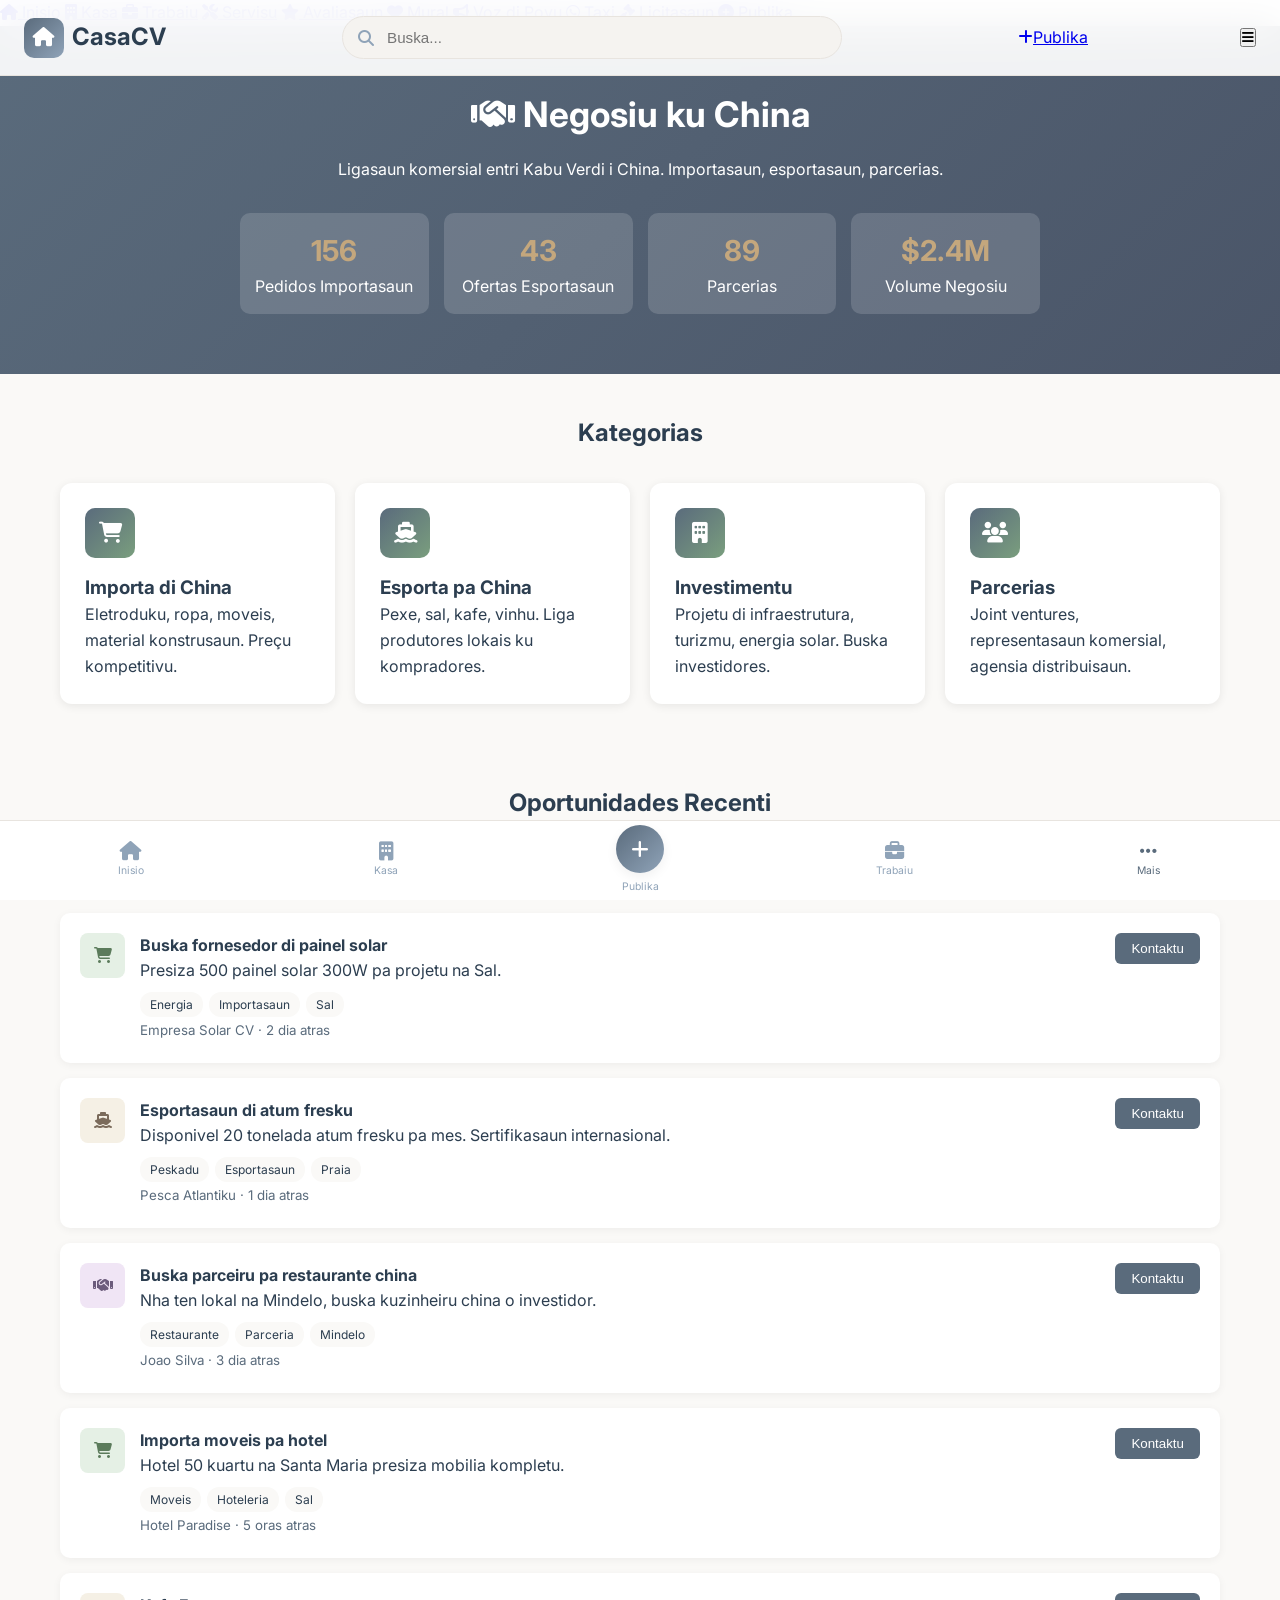
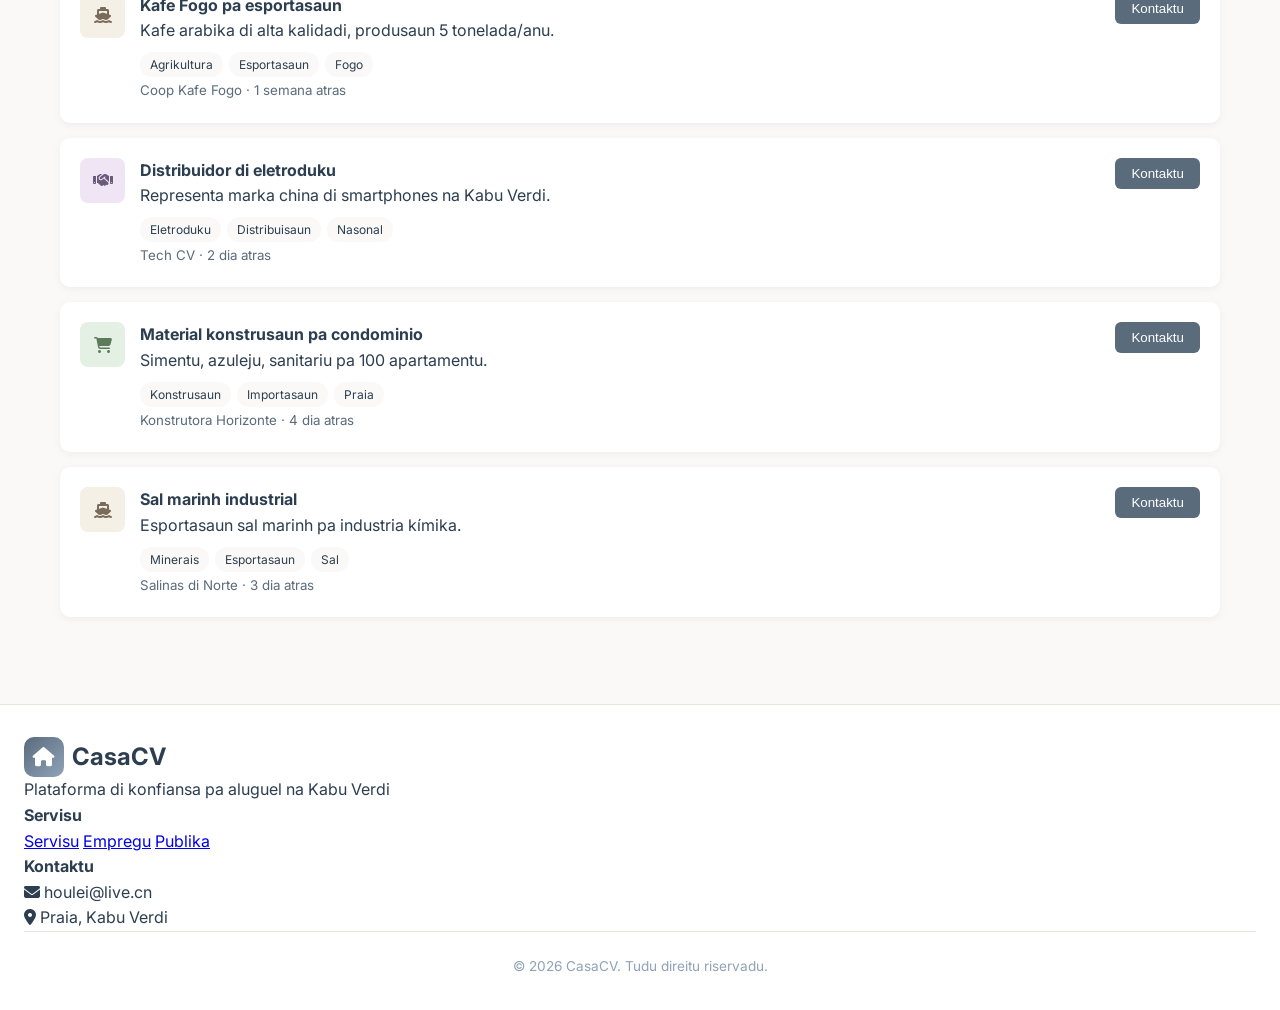
==== commit aeb44065: "添加完整交互功能：点赞、分享、收藏、评论、联系弹窗、举报功能" ====
--- a/china-trade.html
+++ b/china-trade.html
@@ -179,6 +179,7 @@
 
     <script src="js/i18n.js"></script>
     <script src="js/main.js"></script>
+    <script src="js/interactions.js"></script>
     <script>
         const tradeData = [
             { type: 'buy', title: 'Buska fornesedor di painel solar', desc: 'Presiza 500 painel solar 300W pa projetu na Sal.', tags: ['Energia', 'Importasaun', 'Sal'], date: '2 dia atras', author: 'Empresa Solar CV' },
@@ -208,7 +209,7 @@
                         </div>
                         <small style="color:#5a6b7c;">${item.author} · ${item.date}</small>
                     </div>
-                    <button class="btn-contact-modern" onclick="alert('Kontaktu: houlei@live.cn')">Kontaktu</button>
+                    <button class="btn-contact-modern" onclick="CasaCV.showContactModal('${item.title}', '+238 9123 4567', 'houlei@live.cn', '+23891234567')">Kontaktu</button>
                 </div>
             `).join('');
         }
--- a/css/modern-style.css
+++ b/css/modern-style.css
@@ -469,7 +469,7 @@
 }
 
 /* 移动端底部导航 */
-.mobile-nav {
+.mobile-bottom-nav-modern {
     display: none;
     position: fixed;
     bottom: 0;
@@ -481,14 +481,14 @@
     z-index: 1000;
 }
 
-.mobile-nav-items {
+.mobile-bottom-nav-modern {
     display: flex;
     justify-content: space-around;
     align-items: center;
     padding: 0 var(--space-xs);
 }
 
-.mobile-nav-item {
+.nav-item-modern {
     display: flex;
     flex-direction: column;
     align-items: center;
@@ -502,19 +502,38 @@
     flex: 1;
 }
 
-.mobile-nav-item.active {
+.nav-item-modern.active {
     color: var(--accent-primary);
 }
 
-.mobile-nav-item i {
+.nav-item-modern i {
     font-size: 1.2rem;
 }
 
-.mobile-nav-item span {
+.nav-item-modern span {
     white-space: nowrap;
     overflow: hidden;
     text-overflow: ellipsis;
     max-width: 100%;
+}
+
+/* 发布按钮特殊样式 */
+.nav-item-main-modern {
+    position: relative;
+}
+
+.nav-main-btn-modern {
+    width: 48px;
+    height: 48px;
+    background: linear-gradient(135deg, var(--accent-primary), var(--accent-secondary));
+    border-radius: 50%;
+    display: flex;
+    align-items: center;
+    justify-content: center;
+    color: white;
+    font-size: 1.2rem;
+    margin-bottom: 4px;
+    box-shadow: var(--shadow-md);
 }
 
 /* 发布按钮（悬浮） */
@@ -547,7 +566,7 @@
 
 @media (max-width: 768px) {
     .sidebar-left {
-        display: none;
+        display: flex;
     }
     .main-content {
         margin-left: 0;
@@ -557,8 +576,8 @@
     .search-bar-modern {
         display: none;
     }
-    .mobile-nav {
-        display: block;
+    .mobile-bottom-nav-modern {
+        display: flex;
     }
     .fab-post {
         display: flex;
@@ -570,6 +589,397 @@
     }
 }
 
+/* Footer 样式 */
+.footer-modern {
+    background: var(--bg-secondary);
+    border-top: 1px solid var(--border-color);
+    padding: var(--space-xl) var(--space-lg);
+    margin-top: var(--space-xl);
+}
+
+.footer-container-modern {
+    max-width: 1400px;
+    margin: 0 auto;
+}
+
+.footer-content-modern {
+    display: grid;
+    grid-template-columns: repeat(auto-fit, minmax(200px, 1fr));
+    gap: var(--space-xl);
+    margin-bottom: var(--space-lg);
+}
+
+.footer-section-modern h4 {
+    font-size: 1rem;
+    font-weight: 600;
+    color: var(--text-primary);
+    margin-bottom: var(--space-md);
+}
+
+.footer-section-modern ul {
+    list-style: none;
+}
+
+.footer-section-modern li {
+    margin-bottom: var(--space-sm);
+}
+
+.footer-section-modern a {
+    color: var(--text-secondary);
+    text-decoration: none;
+    font-size: 0.9rem;
+    transition: color 0.2s;
+}
+
+.footer-section-modern a:hover {
+    color: var(--accent-primary);
+}
+
+.footer-section-modern p {
+    color: var(--text-secondary);
+    font-size: 0.9rem;
+    margin-bottom: var(--space-sm);
+}
+
+.footer-section-modern i {
+    margin-right: var(--space-sm);
+    color: var(--accent-primary);
+}
+
+.footer-bottom-modern {
+    text-align: center;
+    padding-top: var(--space-lg);
+    border-top: 1px solid var(--border-color);
+}
+
+.footer-bottom-modern p {
+    color: var(--text-muted);
+    font-size: 0.85rem;
+}
+
+/* 更多菜单弹窗 */
+.more-menu-modal {
+    display: none;
+    position: fixed;
+    bottom: 70px;
+    right: 10px;
+    background: var(--bg-secondary);
+    border: 1px solid var(--border-color);
+    border-radius: var(--radius-lg);
+    box-shadow: var(--shadow-lg);
+    z-index: 1001;
+    min-width: 180px;
+}
+
+.more-menu-content {
+    padding: var(--space-sm);
+}
+
+.more-menu-content a {
+    display: flex;
+    align-items: center;
+    gap: var(--space-md);
+    padding: var(--space-md);
+    color: var(--text-secondary);
+    text-decoration: none;
+    font-size: 0.9rem;
+    border-radius: var(--radius-md);
+    transition: all 0.2s;
+}
+
+.more-menu-content a:hover {
+    background: var(--bg-tertiary);
+    color: var(--text-primary);
+}
+
+.more-menu-content i {
+    width: 20px;
+    text-align: center;
+}
+
+/* Toast 提示 */
+.casacv-toast {
+    position: fixed;
+    bottom: 100px;
+    left: 50%;
+    transform: translateX(-50%) translateY(100px);
+    background: var(--accent-primary);
+    color: white;
+    padding: 12px 24px;
+    border-radius: var(--radius-md);
+    font-size: 0.95rem;
+    font-weight: 500;
+    box-shadow: var(--shadow-lg);
+    z-index: 10000;
+    opacity: 0;
+    transition: all 0.3s ease;
+}
+
+.casacv-toast.show {
+    opacity: 1;
+    transform: translateX(-50%) translateY(0);
+}
+
+/* 联系弹窗 */
+.contact-modal, .report-modal, .comments-modal {
+    position: fixed;
+    top: 0;
+    left: 0;
+    right: 0;
+    bottom: 0;
+    z-index: 10000;
+    display: flex;
+    align-items: center;
+    justify-content: center;
+    opacity: 0;
+    transition: opacity 0.3s;
+}
+
+.contact-modal.active, .report-modal.active, .comments-modal.active {
+    opacity: 1;
+}
+
+.contact-modal-overlay, .report-modal-overlay, .comments-modal-overlay {
+    position: absolute;
+    top: 0;
+    left: 0;
+    right: 0;
+    bottom: 0;
+    background: rgba(0,0,0,0.5);
+}
+
+.contact-modal-content, .report-modal-content, .comments-modal-content {
+    position: relative;
+    background: var(--bg-secondary);
+    border-radius: var(--radius-lg);
+    padding: var(--space-xl);
+    max-width: 400px;
+    width: 90%;
+    max-height: 80vh;
+    overflow-y: auto;
+    transform: scale(0.9);
+    transition: transform 0.3s;
+}
+
+.contact-modal.active .contact-modal-content,
+.report-modal.active .report-modal-content,
+.comments-modal.active .comments-modal-content {
+    transform: scale(1);
+}
+
+.contact-modal-close, .report-modal-close, .comments-modal-close {
+    position: absolute;
+    top: var(--space-md);
+    right: var(--space-md);
+    background: none;
+    border: none;
+    font-size: 1.5rem;
+    color: var(--text-secondary);
+    cursor: pointer;
+}
+
+.contact-modal h3, .report-modal h3, .comments-modal h3 {
+    margin-bottom: var(--space-lg);
+    color: var(--text-primary);
+}
+
+.contact-options {
+    display: flex;
+    flex-direction: column;
+    gap: var(--space-md);
+}
+
+.contact-option {
+    display: flex;
+    align-items: center;
+    gap: var(--space-md);
+    padding: var(--space-md);
+    background: var(--bg-tertiary);
+    border-radius: var(--radius-md);
+    text-decoration: none;
+    color: var(--text-primary);
+    transition: all 0.2s;
+}
+
+.contact-option:hover {
+    background: var(--accent-primary);
+    color: white;
+}
+
+.contact-option i {
+    font-size: 1.5rem;
+    width: 40px;
+    text-align: center;
+}
+
+.contact-option.whatsapp {
+    background: #25d366;
+    color: white;
+}
+
+.contact-option.whatsapp:hover {
+    background: #128c7e;
+}
+
+/* 举报弹窗 */
+.report-reasons {
+    display: flex;
+    flex-direction: column;
+    gap: var(--space-sm);
+    margin: var(--space-md) 0;
+}
+
+.report-reasons label {
+    display: flex;
+    align-items: center;
+    gap: var(--space-sm);
+    padding: var(--space-sm);
+    cursor: pointer;
+    border-radius: var(--radius-sm);
+    transition: background 0.2s;
+}
+
+.report-reasons label:hover {
+    background: var(--bg-tertiary);
+}
+
+.report-reasons input[type="radio"] {
+    width: 18px;
+    height: 18px;
+    accent-color: var(--accent-primary);
+}
+
+#report-details {
+    width: 100%;
+    min-height: 80px;
+    padding: var(--space-md);
+    border: 1px solid var(--border-color);
+    border-radius: var(--radius-md);
+    background: var(--bg-tertiary);
+    color: var(--text-primary);
+    font-family: inherit;
+    resize: vertical;
+    margin-bottom: var(--space-md);
+}
+
+.btn-submit-report {
+    width: 100%;
+    padding: var(--space-md);
+    background: var(--accent-primary);
+    color: white;
+    border: none;
+    border-radius: var(--radius-md);
+    font-size: 1rem;
+    font-weight: 600;
+    cursor: pointer;
+    transition: all 0.2s;
+}
+
+.btn-submit-report:hover {
+    background: var(--accent-secondary);
+}
+
+/* 评论弹窗 */
+.comments-list {
+    max-height: 300px;
+    overflow-y: auto;
+    margin-bottom: var(--space-md);
+}
+
+.comment-item {
+    padding: var(--space-md);
+    border-bottom: 1px solid var(--border-color);
+}
+
+.comment-item:last-child {
+    border-bottom: none;
+}
+
+.comment-header {
+    display: flex;
+    justify-content: space-between;
+    margin-bottom: var(--space-xs);
+    font-size: 0.85rem;
+}
+
+.comment-header strong {
+    color: var(--accent-primary);
+}
+
+.comment-header span {
+    color: var(--text-muted);
+}
+
+.comment-item p {
+    color: var(--text-primary);
+    line-height: 1.5;
+}
+
+.no-comments {
+    text-align: center;
+    color: var(--text-muted);
+    padding: var(--space-xl);
+}
+
+.comment-input-area {
+    display: flex;
+    gap: var(--space-sm);
+    border-top: 1px solid var(--border-color);
+    padding-top: var(--space-md);
+}
+
+.comment-input-area input {
+    flex: 1;
+    padding: var(--space-md);
+    border: 1px solid var(--border-color);
+    border-radius: var(--radius-md);
+    background: var(--bg-tertiary);
+    color: var(--text-primary);
+    font-family: inherit;
+}
+
+.comment-input-area button {
+    padding: var(--space-md) var(--space-lg);
+    background: var(--accent-primary);
+    color: white;
+    border: none;
+    border-radius: var(--radius-md);
+    cursor: pointer;
+    transition: all 0.2s;
+}
+
+.comment-input-area button:hover {
+    background: var(--accent-secondary);
+}
+
+/* 互动按钮样式 */
+.action-btn {
+    display: inline-flex;
+    align-items: center;
+    gap: var(--space-xs);
+    padding: var(--space-xs) var(--space-sm);
+    background: none;
+    border: none;
+    color: var(--text-secondary);
+    font-size: 0.9rem;
+    cursor: pointer;
+    border-radius: var(--radius-sm);
+    transition: all 0.2s;
+}
+
+.action-btn:hover {
+    background: var(--bg-tertiary);
+    color: var(--text-primary);
+}
+
+.action-btn.liked {
+    color: #e74c3c;
+}
+
+.action-btn.favorited {
+    color: #f39c12;
+}
+
 /* 动画 */
 @keyframes fadeIn {
     from { opacity: 0; transform: translateY(10px); }
